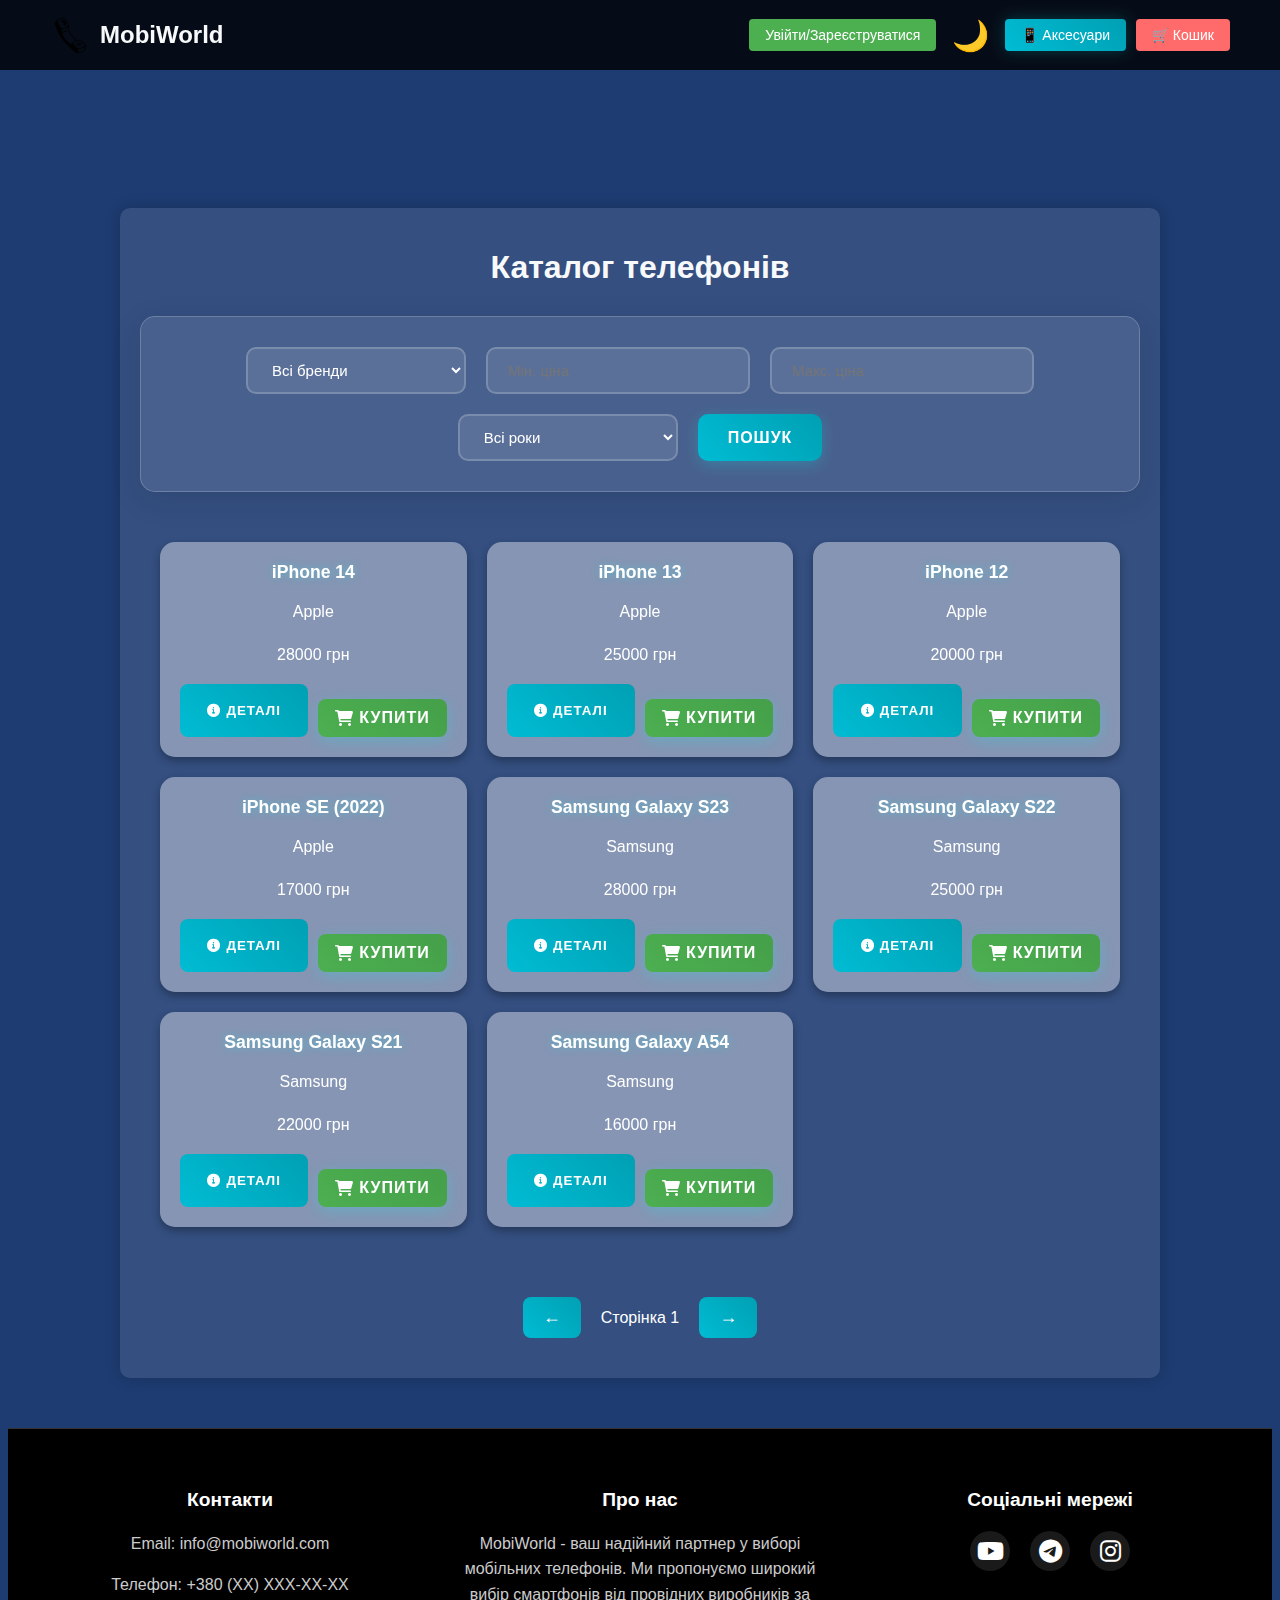
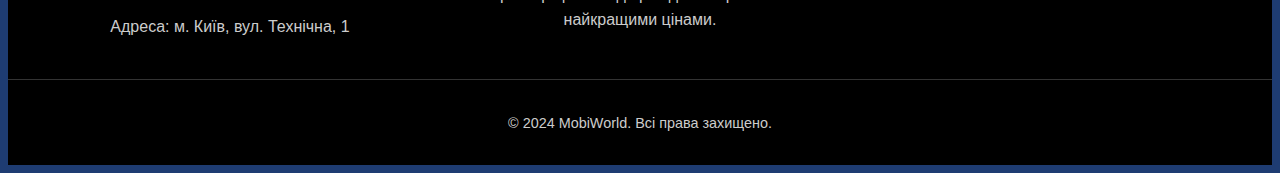
==== index.html @ 74860a51 "Початковий коміт: Базова структура проекту MobiWorld" ====
<!DOCTYPE html>
<html lang="uk">
<head>
    <meta charset="UTF-8">
    <meta name="viewport" content="width=device-width, initial-scale=1.0">
    <title>MobiWorld - Магазин мобільних телефонів</title>
    <link rel="stylesheet" href="styles.css">
    <link rel="stylesheet" href="auth.css">
    <link rel="stylesheet" href="https://cdnjs.cloudflare.com/ajax/libs/font-awesome/6.0.0/css/all.min.css">
</head>
<body>
    <header>
        <div class="logo">
            <a href="index.html">
                <img src="Mobi.png" alt="MobiWorld Logo">
                <span class="logo-text">MobiWorld</span>
            </a>
        </div>
        <div class="header-buttons">
            <button class="auth-button" onclick="showAuthModal()">Увійти/Зареєструватися</button>
            <button class="theme-toggle" onclick="toggleTheme()">🌙</button>
            <button class="accessories-button" onclick="window.location.href='accessories.html'">📱 Аксесуари</button>
            <button class="cart-button" onclick="window.location.href='cart.html'">🛒 Кошик</button>
        </div>
    </header>

    <main>
        <div class="container">
            <h1>Каталог телефонів</h1>
            <div class="filters">
                <select id="brand" onchange="filterPhones()">
                    <option value="all">Всі бренди</option>
                    <option value="Apple">Apple</option>
                    <option value="Samsung">Samsung</option>
                    <option value="Xiaomi">Xiaomi</option>
                    <option value="OnePlus">OnePlus</option>
                    <option value="Google">Google</option>
                    <option value="Motorola">Motorola</option>
                    <option value="Realme">Realme</option>
                    <option value="Oppo">Oppo</option>
                    <option value="Huawei">Huawei</option>
                    <option value="Asus">Asus</option>
                    <option value="Vivo">Vivo</option>
                    <option value="Sony">Sony</option>
                    <option value="LG">LG</option>
                    <option value="Nokia">Nokia</option>
                    <option value="Poco">Poco</option>
                    <option value="Infinix">Infinix</option>
                    <option value="Tecno">Tecno</option>
                    <option value="ZTE">ZTE</option>
                    <option value="Alcatel">Alcatel</option>
                </select>
                <input type="number" id="minPrice" placeholder="Мін. ціна" onchange="filterPhones()">
                <input type="number" id="maxPrice" placeholder="Макс. ціна" onchange="filterPhones()">
                <select id="year" onchange="filterPhones()">
                    <option value="">Всі роки</option>
                    <option value="2023">2023</option>
                    <option value="2022">2022</option>
                    <option value="2021">2021</option>
                    <option value="2020">2020</option>
                </select>
                <button class="search-button" onclick="filterPhones()">Пошук</button>
            </div>
            <div id="catalog" class="catalog">
                <!-- Тут будуть відображатися телефони -->
            </div>
            <div class="pagination">
                <button onclick="changePage(-1)">←</button>
                <span>Сторінка <span id="pageNumber">1</span></span>
                <button onclick="changePage(1)">→</button>
            </div>
        </div>
    </main>

    <footer class="footer">
        <div class="footer-content">
            <div class="footer-section">
                <h3>Контакти</h3>
                <p>Email: info@mobiworld.com</p>
                <p>Телефон: +380 (XX) XXX-XX-XX</p>
                <p>Адреса: м. Київ, вул. Технічна, 1</p>
            </div>
            <div class="footer-section">
                <h3>Про нас</h3>
                <p>MobiWorld - ваш надійний партнер у виборі мобільних телефонів. Ми пропонуємо широкий вибір смартфонів від провідних виробників за найкращими цінами.</p>
            </div>
            <div class="footer-section">
                <h3>Соціальні мережі</h3>
                <div class="social-links">
                    <a href="#" class="social-link"><i class="fab fa-youtube"></i></a>
                    <a href="#" class="social-link"><i class="fab fa-telegram"></i></a>
                    <a href="#" class="social-link"><i class="fab fa-instagram"></i></a>
                </div>
            </div>
        </div>
        <div class="footer-bottom">
            <p>&copy; 2024 MobiWorld. Всі права захищено.</p>
        </div>
    </footer>

    <!-- Модальне вікно -->
    <div id="phoneModal" class="modal">
        <div class="modal-content">
            <span class="close" onclick="closeModal()">&times;</span>
            <div class="modal-image">
                <img id="modalImage" src="" alt="Phone Image">
            </div>
            <div class="modal-info">
                <h2 id="modalTitle"></h2>
                <p><strong>Ціна:</strong> <span id="modalPrice"></span> грн</p>
                <p><strong>Рік випуску:</strong> <span id="modalYear"></span></p>
                <p><strong>Опис:</strong> <span id="modalDescription"></span></p>
                <button class="buy-button" onclick="addToCart(currentPhone)">Купити</button>
            </div>
        </div>
    </div>

    <!-- Модальне вікно для автентифікації -->
    <div id="authModal" class="modal">
        <div class="modal-content">
            <span class="close" onclick="closeAuthModal()">&times;</span>
            <div class="auth-tabs">
                <button class="auth-tab active" onclick="switchAuthTab('login')">Увійти</button>
                <button class="auth-tab" onclick="switchAuthTab('register')">Зареєструватися</button>
            </div>
            <div id="loginForm" class="auth-form">
                <input type="email" id="loginEmail" placeholder="Email">
                <input type="password" id="loginPassword" placeholder="Пароль">
                <button onclick="login()">Увійти</button>
            </div>
            <div id="registerForm" class="auth-form" style="display: none;">
                <input type="text" id="registerName" placeholder="Ім'я">
                <input type="email" id="registerEmail" placeholder="Email">
                <input type="password" id="registerPassword" placeholder="Пароль">
                <input type="password" id="confirmPassword" placeholder="Підтвердіть пароль">
                <button onclick="register()">Зареєструватися</button>
            </div>
        </div>
    </div>

    <script src="script.js"></script>
    <script src="auth.js"></script>
    <script src="cart.js"></script>
</body>
</html>
---- styles.css ----
/* styles.css */
/* Базові стилі */
body {
  font-family: 'Arial', sans-serif;
  background-color: #1e3c72;
  color: white;
  text-align: center;
  padding-top: 80px;
  transition: background-color 0.3s ease, color 0.3s ease;
}

header {
  position: fixed;
  top: 0;
  left: 0;
  right: 0;
  z-index: 1000;
  background-color: rgba(0, 0, 0, 0.8);
  padding: 15px 50px;
  display: flex;
  justify-content: space-between;
  align-items: center;
}

.logo {
  display: flex;
  align-items: center;
}

.logo-icon {
  width: 50px;
  height: 50px;
  margin-right: 15px;
}

.logo-text {
  font-size: 24px;
  font-weight: bold;
  color: #f8f9fa;
}

.dark-mode .logo-text {
  color: #00bcd4;
  text-shadow: 0 0 10px rgba(0, 255, 255, 0.3);
}

.logo a {
  text-decoration: none;
  display: flex;
  align-items: center;
  gap: 10px;
}

.logo img {
  height: 40px;
  width: auto;
}

.theme-toggle {
  background-color: transparent;
  color: white;
  border: none;
  font-size: 30px;
  cursor: pointer;
  transition: color 0.3s ease;
}

.theme-toggle:hover {
  color: #00ff00;
}

.container {
  max-width: 1000px;
  margin: 120px auto 20px;
  background: rgba(255, 255, 255, 0.1);
  padding: 20px;
  border-radius: 10px;
  box-shadow: 0 0 15px rgba(0, 0, 0, 0.2);
}

.container h1 {
  color: #f8f9fa;
  font-size: 2em;
  margin-bottom: 30px;
  text-align: center;
}

h2 {
  color: #f8f9fa;
}

/* Стилі для фільтрів */
.filters {
  display: flex;
  flex-wrap: wrap;
  justify-content: center;
  gap: 20px;
  padding: 30px;
  background: rgba(255, 255, 255, 0.1);
  border-radius: 15px;
  box-shadow: 0 8px 32px rgba(0, 0, 0, 0.1);
  backdrop-filter: blur(10px);
  border: 1px solid rgba(255, 255, 255, 0.2);
  margin-bottom: 30px;
}

.filters select, 
.filters input {
  padding: 12px 20px;
  width: 220px;
  border: 2px solid rgba(255, 255, 255, 0.2);
  border-radius: 10px;
  font-size: 15px;
  background-color: rgba(255, 255, 255, 0.1);
  color: white;
  transition: all 0.3s ease;
  cursor: pointer;
}

.filters select:hover,
.filters input:hover {
  border-color: rgba(255, 255, 255, 0.4);
  background-color: rgba(255, 255, 255, 0.15);
}

.filters select:focus,
.filters input:focus {
  outline: none;
  border-color: #00bcd4;
  box-shadow: 0 0 15px rgba(0, 255, 255, 0.2);
  background-color: rgba(255, 255, 255, 0.2);
}

.filters select option {
  background-color: #1e3c72;
  color: white;
  padding: 10px;
}

.search-button {
  padding: 12px 30px;
  border: none;
  background: linear-gradient(45deg, #00bcd4, #00a0b3);
  color: white;
  font-size: 16px;
  font-weight: 600;
  cursor: pointer;
  border-radius: 10px;
  transition: all 0.3s ease;
  text-transform: uppercase;
  letter-spacing: 1px;
  box-shadow: 0 4px 15px rgba(0, 255, 255, 0.2);
}

.search-button:hover {
  transform: translateY(-2px);
  box-shadow: 0 6px 20px rgba(0, 255, 255, 0.3);
  background: linear-gradient(45deg, #00a0b3, #00bcd4);
}

.search-button:active {
  transform: translateY(1px);
  box-shadow: 0 2px 10px rgba(0, 255, 255, 0.2);
}

/* Стилі для темної теми фільтрів */
.dark-mode .filters {
  background: rgba(0, 0, 0, 0.3);
  border: 1px solid rgba(0, 255, 255, 0.1);
  box-shadow: 0 8px 32px rgba(0, 255, 255, 0.1);
}

.dark-mode .filters select,
.dark-mode .filters input {
  background-color: rgba(0, 0, 0, 0.2);
  border-color: rgba(0, 255, 255, 0.2);
  color: #ffffff;
}

.dark-mode .filters select:hover,
.dark-mode .filters input:hover {
  border-color: rgba(0, 255, 255, 0.4);
  background-color: rgba(0, 0, 0, 0.3);
}

.dark-mode .filters select:focus,
.dark-mode .filters input:focus {
  border-color: #00bcd4;
  box-shadow: 0 0 20px rgba(0, 255, 255, 0.2);
  background-color: rgba(0, 0, 0, 0.4);
}

.dark-mode .filters select option {
  background-color: #000000;
  color: #ffffff;
}

.dark-mode .search-button {
  background: linear-gradient(45deg, #00bcd4, #00a0b3);
  box-shadow: 0 4px 15px rgba(0, 255, 255, 0.2);
}

.dark-mode .search-button:hover {
  box-shadow: 0 6px 20px rgba(0, 255, 255, 0.3);
  background: linear-gradient(45deg, #00a0b3, #00bcd4);
}

/* Адаптивність для фільтрів */
@media (max-width: 768px) {
  .filters {
    padding: 20px;
    gap: 15px;
  }

  .filters select,
  .filters input {
    width: 100%;
    max-width: 300px;
  }
}

.catalog {
  display: grid;
  grid-template-columns: repeat(auto-fill, minmax(250px, 1fr));
  gap: 20px;
  padding: 20px;
  margin-top: 30px;
}

.phone-card {
  background: rgba(255, 255, 255, 0.4);
  padding: 20px;
  border-radius: 15px;
  transition: 0.3s;
  cursor: pointer;
  box-shadow: 0 4px 8px rgba(0, 0, 0, 0.3);
  display: flex;
  flex-direction: column;
  gap: 15px;
  position: relative;
  overflow: hidden;
}

.phone-card img {
  width: 100%;
  height: auto;
  border-radius: 8px;
  margin-bottom: 10px;
  transition: transform 0.3s ease;
}

.phone-card h3 {
  margin: 0;
  font-size: 1.1em;
  color: #ffffff;
  text-shadow: 0 0 10px rgba(0, 255, 255, 0.3);
}

.phone-card p {
  margin: 5px 0;
  color: #ffffff;
}

.phone-card .card-buttons {
  display: flex;
  gap: 10px;
  margin-top: auto;
}

.phone-card .card-buttons button {
  flex: 1;
  padding: 10px;
  border: none;
  border-radius: 8px;
  cursor: pointer;
  font-weight: 600;
  transition: all 0.3s ease;
  text-transform: uppercase;
  letter-spacing: 1px;
  display: flex;
  align-items: center;
  justify-content: center;
  gap: 5px;
}

.phone-card .card-buttons .view-details {
  background: linear-gradient(45deg, #00bcd4, #00a0b3);
  color: white;
}

.phone-card .card-buttons .buy-button {
  background: linear-gradient(45deg, #4CAF50, #45a049);
  color: white;
}

.phone-card .card-buttons button:hover {
  transform: translateY(-2px);
  box-shadow: 0 6px 20px rgba(0, 255, 255, 0.2);
}

.phone-card .card-buttons .view-details:hover {
  background: linear-gradient(45deg, #00a0b3, #00bcd4);
}

.phone-card .card-buttons .buy-button:hover {
  background: linear-gradient(45deg, #45a049, #4CAF50);
  box-shadow: 0 6px 20px rgba(76, 175, 80, 0.3);
}

.dark-mode .phone-card {
  background: rgba(0, 0, 0, 0.3);
  border: 1px solid rgba(0, 255, 255, 0.1);
}

.dark-mode .phone-card:hover {
  border-color: rgba(0, 255, 255, 0.3);
  box-shadow: 0 8px 25px rgba(0, 255, 255, 0.2);
}

.dark-mode .phone-card .card-buttons .buy-button {
  background: linear-gradient(45deg, #4CAF50, #45a049);
}

.dark-mode .phone-card .card-buttons .buy-button:hover {
  background: linear-gradient(45deg, #45a049, #4CAF50);
  box-shadow: 0 6px 20px rgba(76, 175, 80, 0.3);
}

@media (max-width: 768px) {
  .phone-card .card-buttons {
    flex-direction: column;
  }
  
  .phone-card .card-buttons button {
    width: 100%;
    padding: 8px;
    font-size: 14px;
  }
}

.pagination {
  display: flex;
  justify-content: center;
  align-items: center;
  gap: 20px;
  margin-top: 30px;
  padding: 20px;
}

.pagination button {
  background: linear-gradient(45deg, #00bcd4, #00a0b3);
  color: white;
  border: none;
  padding: 10px 20px;
  border-radius: 8px;
  cursor: pointer;
  font-size: 18px;
  transition: all 0.3s ease;
}

.pagination button:hover {
  transform: translateY(-2px);
  box-shadow: 0 6px 20px rgba(0, 255, 255, 0.2);
  background: linear-gradient(45deg, #00a0b3, #00bcd4);
}

.pagination span {
  color: white;
  font-size: 16px;
}

/* Стилі для темної теми */
body.dark-mode {
  background-color: #000000;
  color: #e0e0e0;
}

header.dark-mode {
  background-color: #000000;
  box-shadow: 0 2px 10px rgba(0, 255, 255, 0.1);
}

.filters.dark-mode {
  background: #000000;
  box-shadow: 0 0 15px rgba(0, 255, 255, 0.2);
}

.search-button.dark-mode {
  background-color: #00bcd4;
  box-shadow: 0 0 10px rgba(0, 255, 255, 0.3);
}

.phone-card.dark-mode {
  background: #000000;
  color: #e0e0e0;
  box-shadow: 0 0 15px rgba(0, 255, 255, 0.1);
  border: 1px solid rgba(0, 255, 255, 0.1);
}

.phone-card.dark-mode:hover {
  box-shadow: 0 0 30px rgba(0, 255, 255, 0.3);
  border-color: rgba(0, 255, 255, 0.3);
}

.pagination button.dark-mode {
  background-color: #00bcd4;
  box-shadow: 0 0 10px rgba(0, 255, 255, 0.3);
}

/* Модальне вікно */
.modal {
  display: none;
  position: fixed;
  top: 0;
  left: 0;
  width: 100%;
  height: 100%;
  background-color: rgba(0, 0, 0, 0.85);
  align-items: center;
  justify-content: center;
  z-index: 1000;
  backdrop-filter: blur(8px);
}

.modal-content {
  background: linear-gradient(135deg, #1e3c72 0%, #2a5298 100%);
  padding: 30px;
  border-radius: 20px;
  width: 90%;
  max-width: 1000px;
  display: flex;
  gap: 40px;
  color: white;
  position: relative;
  box-shadow: 0 0 40px rgba(0, 255, 255, 0.2);
  border: 1px solid rgba(0, 255, 255, 0.1);
  animation: modalAppear 0.3s ease-out;
}

@keyframes modalAppear {
  from {
    opacity: 0;
    transform: translateY(-20px);
  }
  to {
    opacity: 1;
    transform: translateY(0);
  }
}

.modal-image {
  flex: 1;
  display: flex;
  align-items: center;
  justify-content: center;
  background: rgba(255, 255, 255, 0.1);
  border-radius: 15px;
  padding: 20px;
  box-shadow: 0 0 20px rgba(0, 255, 255, 0.1);
}

.modal-image img {
  max-width: 100%;
  height: auto;
  border-radius: 10px;
  transition: transform 0.3s ease;
}

.modal-image img:hover {
  transform: scale(1.05);
}

.modal-info {
  flex: 1;
  display: flex;
  flex-direction: column;
  gap: 20px;
}

.modal-info h2 {
  font-size: 2em;
  margin-bottom: 20px;
  color: #ffffff;
  text-shadow: 0 0 10px rgba(0, 255, 255, 0.3);
}

.modal-info p {
  font-size: 1.1em;
  line-height: 1.6;
  color: rgba(255, 255, 255, 0.9);
}

.modal-info strong {
  color: #00bcd4;
  font-weight: 600;
}

.modal .close {
  position: absolute;
  top: 20px;
  right: 20px;
  color: #ff4444;
  font-size: 30px;
  font-weight: bold;
  cursor: pointer;
  transition: all 0.3s ease;
  width: 40px;
  height: 40px;
  display: flex;
  align-items: center;
  justify-content: center;
  border-radius: 50%;
  background: rgba(255, 68, 68, 0.1);
}

.modal .close:hover {
  color: #ff0000;
  background: rgba(255, 68, 68, 0.2);
  transform: rotate(90deg);
}

.buy-button {
  margin-top: 20px;
  padding: 15px 30px;
  font-size: 1.2em;
  background: linear-gradient(45deg, #00bcd4, #00a0b3);
  color: white;
  border: none;
  border-radius: 10px;
  cursor: pointer;
  transition: all 0.3s ease;
  text-transform: uppercase;
  letter-spacing: 1px;
  font-weight: bold;
  box-shadow: 0 4px 15px rgba(0, 255, 255, 0.2);
}

.buy-button:hover {
  transform: translateY(-2px);
  box-shadow: 0 6px 20px rgba(0, 255, 255, 0.3);
  background: linear-gradient(45deg, #00a0b3, #00bcd4);
}

.buy-button:active {
  transform: translateY(1px);
  box-shadow: 0 2px 10px rgba(0, 255, 255, 0.2);
}

/* Темна тема для модального вікна */
.dark-mode .modal-content {
  background: linear-gradient(135deg, #000000 0%, #1a1a1a 100%);
  border: 1px solid rgba(0, 255, 255, 0.1);
  box-shadow: 0 0 40px rgba(0, 255, 255, 0.1);
}

.dark-mode .modal-image {
  background: rgba(0, 0, 0, 0.3);
  box-shadow: 0 0 20px rgba(0, 255, 255, 0.05);
}

.dark-mode .modal-info h2 {
  color: #ffffff;
  text-shadow: 0 0 10px rgba(0, 255, 255, 0.2);
}

.dark-mode .modal-info p {
  color: rgba(255, 255, 255, 0.8);
}

.dark-mode .modal-info strong {
  color: #00bcd4;
}

.dark-mode .buy-button {
  background: linear-gradient(45deg, #00bcd4, #00a0b3);
  box-shadow: 0 4px 15px rgba(0, 255, 255, 0.2);
}

.dark-mode .buy-button:hover {
  box-shadow: 0 6px 20px rgba(0, 255, 255, 0.3);
  background: linear-gradient(45deg, #00a0b3, #00bcd4);
}

/* Адаптивний дизайн для модального вікна */
@media (max-width: 768px) {
  .modal-content {
    flex-direction: column;
    padding: 20px;
    gap: 20px;
  }

  .modal-image {
    max-height: 300px;
    overflow: hidden;
  }

  .modal-info h2 {
    font-size: 1.5em;
  }

  .modal-info p {
    font-size: 1em;
  }
}

@media (max-width: 480px) {
  .modal-content {
    width: 95%;
    padding: 15px;
  }

  .modal-image {
    max-height: 250px;
  }

  .modal-info h2 {
    font-size: 1.3em;
  }
}

.header-buttons {
    display: flex;
    gap: 10px;
    align-items: center;
}

.auth-button {
    padding: 8px 16px;
    border: none;
    border-radius: 4px;
    background-color: #4CAF50;
    color: white;
    cursor: pointer;
    font-size: 14px;
    transition: background-color 0.3s;
}

.auth-button:hover {
    background-color: #45a049;
}

.auth-container {
    padding: 20px;
    width: 100%;
    max-width: 400px;
}

.auth-tabs {
    display: flex;
    margin-bottom: 20px;
    border-bottom: 2px solid #ddd;
}

.auth-tab {
    padding: 10px 20px;
    border: none;
    background: none;
    cursor: pointer;
    font-size: 16px;
    color: #666;
}

.auth-tab.active {
    color: #4CAF50;
    border-bottom: 2px solid #4CAF50;
    margin-bottom: -2px;
}

.auth-form {
    display: flex;
    flex-direction: column;
    gap: 15px;
}

.auth-form input {
    padding: 10px;
    border: 1px solid #ddd;
    border-radius: 4px;
    font-size: 14px;
}

.auth-form button {
    padding: 10px;
    background-color: #4CAF50;
    color: white;
    border: none;
    border-radius: 4px;
    cursor: pointer;
    font-size: 16px;
    transition: background-color 0.3s;
}

.auth-form button:hover {
    background-color: #45a049;
}

.dark-mode .auth-tab {
    color: #888;
}

.dark-mode .auth-tab.active {
    color: #00bcd4;
    border-bottom: 2px solid #00bcd4;
}

.dark-mode .auth-form input {
    background-color: #000000;
    color: #ffffff;
    border: 1px solid rgba(0, 255, 255, 0.2);
}

.dark-mode .auth-form input:focus {
    border-color: #00bcd4;
    box-shadow: 0 0 10px rgba(0, 255, 255, 0.2);
}

.dark-mode .auth-form button {
    background-color: #00bcd4;
    box-shadow: 0 0 10px rgba(0, 255, 255, 0.3);
}

.dark-mode .auth-form button:hover {
    background-color: #00a0b3;
    box-shadow: 0 0 15px rgba(0, 255, 255, 0.4);
}

.dark-mode .auth-button {
    background-color: #00bcd4;
    box-shadow: 0 0 10px rgba(0, 255, 255, 0.3);
}

.dark-mode .auth-button:hover {
    background-color: #00a0b3;
    box-shadow: 0 0 15px rgba(0, 255, 255, 0.4);
}

.cart-button {
    padding: 8px 16px;
    border: none;
    border-radius: 4px;
    background-color: #ff6b6b;
    color: white;
    cursor: pointer;
    font-size: 14px;
    transition: all 0.3s ease;
}

.cart-button:hover {
    background-color: #ff5252;
    transform: scale(1.05);
}

.cart-items {
    display: flex;
    flex-direction: column;
    gap: 20px;
    margin: 20px 0;
}

.cart-item {
    display: flex;
    justify-content: space-between;
    align-items: center;
    padding: 20px;
    background: rgba(255, 255, 255, 0.1);
    border-radius: 10px;
    box-shadow: 0 4px 8px rgba(0, 0, 0, 0.2);
}

.cart-item-info {
    flex: 1;
}

.cart-item-title {
    font-size: 18px;
    font-weight: bold;
    margin-bottom: 5px;
}

.cart-item-price {
    color: #00ff00;
    font-size: 16px;
}

.cart-item-actions {
    display: flex;
    gap: 10px;
    align-items: center;
}

.remove-from-cart {
    background-color: #ff4444;
    color: white;
    border: none;
    padding: 8px 16px;
    border-radius: 4px;
    cursor: pointer;
    transition: all 0.3s ease;
}

.remove-from-cart:hover {
    background-color: #cc0000;
}

.cart-summary {
    margin-top: 30px;
    padding: 20px;
    background: rgba(255, 255, 255, 0.1);
    border-radius: 10px;
    text-align: right;
}

.checkout-button {
    background-color: #00ff00;
    color: #000;
    padding: 12px 24px;
    border: none;
    border-radius: 5px;
    font-size: 16px;
    font-weight: bold;
    cursor: pointer;
    transition: all 0.3s ease;
    margin-top: 15px;
}

.checkout-button:hover {
    background-color: #00cc00;
    transform: scale(1.05);
    box-shadow: 0 0 15px rgba(0, 255, 0, 0.5);
}

.dark-mode .cart-item {
    background: #000000;
    border: 1px solid rgba(0, 255, 255, 0.1);
    box-shadow: 0 0 15px rgba(0, 255, 255, 0.1);
}

.dark-mode .cart-summary {
    background: #000000;
    border: 1px solid rgba(0, 255, 255, 0.1);
    box-shadow: 0 0 15px rgba(0, 255, 255, 0.1);
}

.dark-mode .checkout-button {
    background-color: #00bcd4;
    color: #000000;
    box-shadow: 0 0 10px rgba(0, 255, 255, 0.3);
}

.dark-mode .checkout-button:hover {
    background-color: #00a0b3;
    box-shadow: 0 0 15px rgba(0, 255, 255, 0.4);
}

.buy-button {
    background-color: #4CAF50;
    color: white;
    border: none;
    padding: 10px 20px;
    border-radius: 5px;
    cursor: pointer;
    font-size: 16px;
    margin-top: 15px;
    transition: background-color 0.3s;
}

.buy-button:hover {
    background-color: #45a049;
}

.dark-mode .buy-button {
    background-color: #00bcd4;
    box-shadow: 0 0 10px rgba(0, 255, 255, 0.3);
}

.dark-mode .buy-button:hover {
    background-color: #00a0b3;
    box-shadow: 0 0 15px rgba(0, 255, 255, 0.4);
}

/* Стилі для футера */
.footer {
    background-color: #000000;
    padding: 40px 0 20px;
    margin-top: 50px;
    border-top: 1px solid #333;
}

.footer-content {
    max-width: 1200px;
    margin: 0 auto;
    display: grid;
    grid-template-columns: repeat(3, 1fr);
    gap: 30px;
    padding: 0 20px;
}

.footer-section h3 {
    color: #ffffff;
    margin-bottom: 20px;
    font-size: 1.2em;
}

.footer-section p {
    color: #cccccc;
    line-height: 1.6;
    margin-bottom: 10px;
}

.social-links {
    display: flex;
    gap: 20px;
    justify-content: center;
}

.social-link {
    color: #ffffff;
    text-decoration: none;
    font-size: 24px;
    transition: all 0.3s ease;
    width: 40px;
    height: 40px;
    display: flex;
    align-items: center;
    justify-content: center;
    border-radius: 50%;
    background-color: rgba(255, 255, 255, 0.1);
}

.social-link:hover {
    transform: translateY(-3px);
    background-color: rgba(255, 255, 255, 0.2);
}

.social-link i.fa-youtube:hover {
    color: #ff0000;
}

.social-link i.fa-telegram:hover {
    color: #0088cc;
}

.social-link i.fa-instagram:hover {
    color: #e4405f;
}

.footer-bottom {
    text-align: center;
    margin-top: 30px;
    padding-top: 20px;
    border-top: 1px solid #333;
}

.footer-bottom p {
    color: #cccccc;
    font-size: 0.9em;
}

/* Адаптивний дизайн для футера */
@media (max-width: 768px) {
    .footer-content {
        grid-template-columns: 1fr;
        text-align: center;
    }

    .social-links {
        justify-content: center;
    }
}

.dark-mode .container h1 {
    color: #ffffff;
}

.accessories-button {
    padding: 8px 16px;
    border: none;
    border-radius: 4px;
    background: linear-gradient(45deg, #00bcd4, #00a0b3);
    color: white;
    cursor: pointer;
    font-size: 14px;
    transition: all 0.3s ease;
    box-shadow: 0 0 15px rgba(0, 255, 255, 0.2);
}

.accessories-button:hover {
    transform: translateY(-2px);
    background: linear-gradient(45deg, #00a0b3, #00bcd4);
    box-shadow: 0 0 20px rgba(0, 255, 255, 0.4);
}

.accessories-button.active {
    background: linear-gradient(45deg, #008ba1, #006d7f);
    box-shadow: 0 0 25px rgba(0, 255, 255, 0.5);
}

.dark-mode .accessories-button {
    background: linear-gradient(45deg, #00bcd4, #00a0b3);
    box-shadow: 0 0 15px rgba(0, 255, 255, 0.3);
}

.dark-mode .accessories-button:hover {
    box-shadow: 0 0 20px rgba(0, 255, 255, 0.5);
    background: linear-gradient(45deg, #00a0b3, #00bcd4);
}

.dark-mode .accessories-button.active {
    background: linear-gradient(45deg, #008ba1, #006d7f);
    box-shadow: 0 0 25px rgba(0, 255, 255, 0.6);
}

/* Стилі для карток аксесуарів */
.accessory-card {
    background: rgba(255, 255, 255, 0.1);
    padding: 20px;
    border-radius: 15px;
    transition: all 0.3s ease;
    cursor: pointer;
    box-shadow: 0 4px 15px rgba(0, 0, 0, 0.2);
    display: flex;
    flex-direction: column;
    gap: 15px;
    backdrop-filter: blur(10px);
    border: 1px solid rgba(255, 255, 255, 0.1);
}

.accessory-card:hover {
    transform: translateY(-5px);
    box-shadow: 0 8px 25px rgba(0, 255, 255, 0.2);
}

.accessory-card h3 {
    color: #ffffff;
    font-size: 18px;
    margin: 0;
    line-height: 1.4;
}

.accessory-card .brand {
    color: rgba(255, 255, 255, 0.8);
    font-size: 16px;
    margin: 5px 0;
}

.accessory-card .price {
    color: #00bcd4;
    font-size: 20px;
    font-weight: bold;
    margin: 5px 0;
}

.accessory-card .view-details {
    background: linear-gradient(45deg, #00bcd4, #00a0b3);
    color: white;
    border: none;
    padding: 12px 20px;
    border-radius: 8px;
    cursor: pointer;
    font-weight: 600;
    transition: all 0.3s ease;
    text-transform: uppercase;
    letter-spacing: 1px;
    margin-top: auto;
}

.accessory-card .view-details:hover {
    transform: translateY(-2px);
    box-shadow: 0 6px 20px rgba(0, 255, 255, 0.2);
    background: linear-gradient(45deg, #00a0b3, #00bcd4);
}

.dark-mode .accessory-card {
    background: rgba(0, 0, 0, 0.3);
    border: 1px solid rgba(0, 255, 255, 0.1);
}

.dark-mode .accessory-card:hover {
    border-color: rgba(0, 255, 255, 0.3);
    box-shadow: 0 8px 25px rgba(0, 255, 255, 0.2);
}

.dark-mode .accessory-card h3 {
    color: #ffffff;
}

.dark-mode .accessory-card .brand {
    color: rgba(255, 255, 255, 0.7);
}

.dark-mode .accessory-card .price {
    color: #00bcd4;
}

#accessories-catalog {
    display: grid;
    grid-template-columns: repeat(auto-fill, minmax(250px, 1fr));
    gap: 20px;
    padding: 20px;
}

@media (max-width: 768px) {
    .catalog {
        grid-template-columns: repeat(auto-fill, minmax(200px, 1fr));
        padding: 10px;
        gap: 15px;
    }
    
    .accessory-card {
        padding: 15px;
    }
    
    .accessory-card h3 {
        font-size: 16px;
    }
    
    .accessory-card .price {
        font-size: 18px;
    }
    
    .accessory-card .view-details {
        padding: 10px 15px;
        font-size: 14px;
    }
}

.card-buttons {
    display: flex;
    gap: 10px;
    margin-top: auto;
}

.card-buttons button {
    flex: 1;
    padding: 10px;
    border: none;
    border-radius: 8px;
    cursor: pointer;
    font-weight: 600;
    transition: all 0.3s ease;
    text-transform: uppercase;
    letter-spacing: 1px;
    display: flex;
    align-items: center;
    justify-content: center;
    gap: 5px;
}

.card-buttons .view-details {
    background: linear-gradient(45deg, #00bcd4, #00a0b3);
    color: white;
}

.card-buttons .buy-button {
    background: linear-gradient(45deg, #4CAF50, #45a049);
    color: white;
}

.card-buttons button:hover {
    transform: translateY(-2px);
    box-shadow: 0 6px 20px rgba(0, 255, 255, 0.2);
}

.card-buttons .view-details:hover {
    background: linear-gradient(45deg, #00a0b3, #00bcd4);
}

.card-buttons .buy-button:hover {
    background: linear-gradient(45deg, #45a049, #4CAF50);
    box-shadow: 0 6px 20px rgba(76, 175, 80, 0.3);
}

.dark-mode .card-buttons .buy-button {
    background: linear-gradient(45deg, #4CAF50, #45a049);
}

.dark-mode .card-buttons .buy-button:hover {
    background: linear-gradient(45deg, #45a049, #4CAF50);
    box-shadow: 0 6px 20px rgba(76, 175, 80, 0.3);
}

@media (max-width: 768px) {
    .card-buttons {
        flex-direction: column;
    }
    
    .card-buttons button {
        width: 100%;
        padding: 8px;
        font-size: 14px;
    }
}
---- auth.css ----
/* Стилі для модального вікна автентифікації */
#authModal .modal-content {
    background-color: #1e3c72;
    padding: 30px;
    border-radius: 10px;
    width: 400px;
    display: flex;
    flex-direction: column;
    color: white;
    position: relative;
    box-shadow: 0 0 20px rgba(0, 255, 0, 0.3);
}

#authModal .auth-container {
    padding: 20px;
    width: 100%;
}

#authModal .auth-tabs {
    display: flex;
    margin-bottom: 20px;
    border-bottom: 2px solid rgba(255, 255, 255, 0.2);
}

#authModal .auth-tab {
    padding: 10px 20px;
    border: none;
    background: none;
    cursor: pointer;
    font-size: 16px;
    color: rgba(255, 255, 255, 0.7);
    transition: all 0.3s ease;
}

#authModal .auth-tab.active {
    color: #00ff00;
    border-bottom: 2px solid #00ff00;
    margin-bottom: -2px;
}

#authModal .auth-form {
    display: flex;
    flex-direction: column;
    gap: 15px;
}

#authModal .auth-form input {
    padding: 12px;
    border: 1px solid rgba(255, 255, 255, 0.2);
    border-radius: 5px;
    font-size: 14px;
    background-color: rgba(0, 0, 0, 0.3);
    color: white;
    transition: all 0.3s ease;
}

#authModal .auth-form input:focus {
    outline: none;
    border-color: #00ff00;
    box-shadow: 0 0 10px rgba(0, 255, 0, 0.3);
}

#authModal .auth-form input::placeholder {
    color: rgba(255, 255, 255, 0.5);
}

#authModal .auth-form button {
    padding: 12px;
    background-color: #00ff00;
    color: #000;
    border: none;
    border-radius: 5px;
    cursor: pointer;
    font-size: 16px;
    font-weight: bold;
    transition: all 0.3s ease;
}

#authModal .auth-form button:hover {
    background-color: #00cc00;
    transform: scale(1.05);
    box-shadow: 0 0 15px rgba(0, 255, 0, 0.5);
}

#authModal .close {
    color: #ff3333;
    font-size: 25px;
    font-weight: bold;
    position: absolute;
    top: 10px;
    right: 10px;
    transition: color 0.3s ease;
}

#authModal .close:hover {
    color: #ff0000;
    cursor: pointer;
}

/* Темна тема для модального вікна автентифікації */
.dark-mode #authModal .modal-content {
    background-color: #121212;
}

.dark-mode #authModal .auth-form input {
    background-color: rgba(0, 0, 0, 0.5);
}

.dark-mode #authModal .auth-form button {
    background-color: #4caf50;
    color: white;
}

.dark-mode #authModal .auth-form button:hover {
    background-color: #45a049;
}
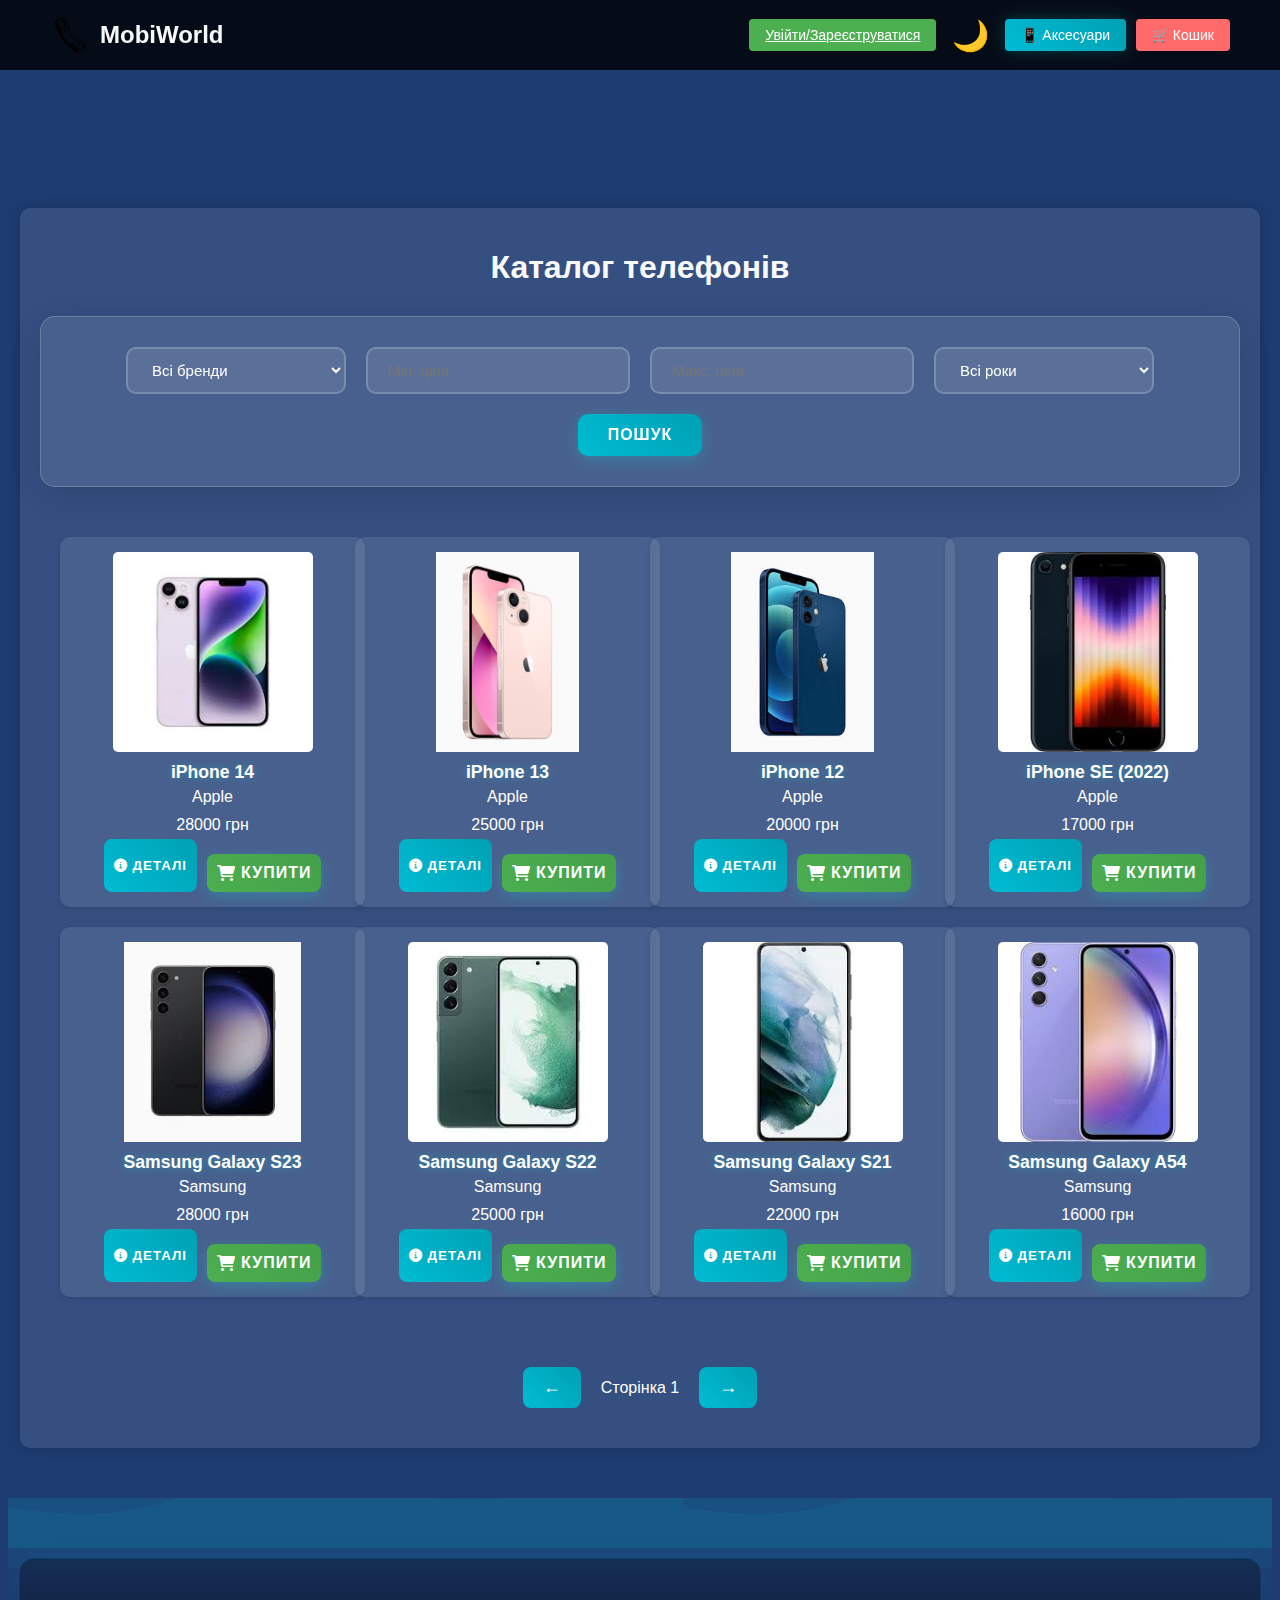
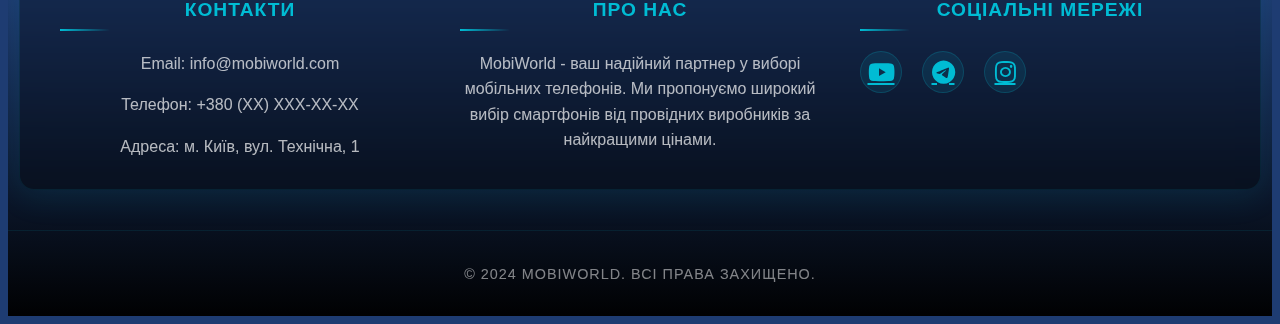
==== commit 1c24a5c1: "Оновлений проект з Telegram ботом та каталогом товарів" ====
--- a/index.html
+++ b/index.html
@@ -17,7 +17,7 @@
             </a>
         </div>
         <div class="header-buttons">
-            <button class="auth-button" onclick="showAuthModal()">Увійти/Зареєструватися</button>
+            <a href="login.html" class="auth-button">Увійти</a>
             <button class="theme-toggle" onclick="toggleTheme()">🌙</button>
             <button class="accessories-button" onclick="window.location.href='accessories.html'">📱 Аксесуари</button>
             <button class="cart-button" onclick="window.location.href='cart.html'">🛒 Кошик</button>
@@ -88,7 +88,7 @@
                 <h3>Соціальні мережі</h3>
                 <div class="social-links">
                     <a href="#" class="social-link"><i class="fab fa-youtube"></i></a>
-                    <a href="#" class="social-link"><i class="fab fa-telegram"></i></a>
+                    <a href="https://t.me/MobiWorldBest_bot" class="social-link"><i class="fab fa-telegram"></i></a>
                     <a href="#" class="social-link"><i class="fab fa-instagram"></i></a>
                 </div>
             </div>
--- a/styles.css
+++ b/styles.css
@@ -39,11 +39,6 @@
   color: #f8f9fa;
 }
 
-.dark-mode .logo-text {
-  color: #00bcd4;
-  text-shadow: 0 0 10px rgba(0, 255, 255, 0.3);
-}
-
 .logo a {
   text-decoration: none;
   display: flex;
@@ -70,7 +65,7 @@
 }
 
 .container {
-  max-width: 1000px;
+  max-width: 1200px;
   margin: 120px auto 20px;
   background: rgba(255, 255, 255, 0.1);
   padding: 20px;
@@ -219,34 +214,35 @@
   }
 }
 
-.catalog {
+#catalog {
   display: grid;
-  grid-template-columns: repeat(auto-fill, minmax(250px, 1fr));
+  grid-template-columns: repeat(4, 1fr);
   gap: 20px;
   padding: 20px;
-  margin-top: 30px;
+  max-width: 1160px;
+  margin: 0 auto;
 }
 
 .phone-card {
-  background: rgba(255, 255, 255, 0.4);
-  padding: 20px;
-  border-radius: 15px;
-  transition: 0.3s;
-  cursor: pointer;
-  box-shadow: 0 4px 8px rgba(0, 0, 0, 0.3);
+  background-color: rgba(255, 255, 255, 0.1);
+  border-radius: 10px;
+  padding: 15px;
+  box-shadow: 0 2px 5px rgba(0,0,0,0.1);
+  transition: transform 0.3s ease;
   display: flex;
   flex-direction: column;
-  gap: 15px;
-  position: relative;
-  overflow: hidden;
-}
-
-.phone-card img {
+  align-items: center;
+  text-align: center;
+  margin: 0;
   width: 100%;
-  height: auto;
-  border-radius: 8px;
+}
+
+.phone-image {
+  width: 200px;
+  height: 200px;
+  object-fit: contain;
   margin-bottom: 10px;
-  transition: transform 0.3s ease;
+  border-radius: 5px;
 }
 
 .phone-card h3 {
@@ -460,8 +456,10 @@
 }
 
 .modal-image img {
-  max-width: 100%;
-  height: auto;
+  width: 300px;
+  height: 300px;
+  object-fit: contain;
+  margin-bottom: 20px;
   border-radius: 10px;
   transition: transform 0.3s ease;
 }
@@ -880,42 +878,125 @@
 
 /* Стилі для футера */
 .footer {
-    background-color: #000000;
-    padding: 40px 0 20px;
+    position: relative;
+    background: linear-gradient(180deg, transparent 0%, rgba(30, 60, 114, 0.95) 20%, rgba(0, 0, 0, 0.98) 100%);
+    padding: 60px 0 20px;
     margin-top: 50px;
-    border-top: 1px solid #333;
+    overflow: hidden;
+}
+
+.footer::before {
+    content: '';
+    position: absolute;
+    top: -100px;
+    left: 0;
+    width: 100%;
+    height: 150px;
+    background: url("data:image/svg+xml,%3Csvg xmlns='http://www.w3.org/2000/svg' viewBox='0 0 1440 320'%3E%3Cpath fill='%2300bcd4' fill-opacity='0.15' d='M0,160L48,144C96,128,192,96,288,106.7C384,117,480,171,576,181.3C672,192,768,160,864,154.7C960,149,1056,171,1152,165.3C1248,160,1344,128,1392,112L1440,96L1440,320L1392,320C1344,320,1248,320,1152,320C1056,320,960,320,864,320C768,320,672,320,576,320C480,320,384,320,288,320C192,320,96,320,48,320L0,320Z'%3E%3C/path%3E%3C/svg%3E") repeat-x;
+    animation: wave 15s linear infinite;
+    transform: translateY(0);
+    transition: transform 0.3s ease;
+}
+
+.footer::after {
+    content: '';
+    position: absolute;
+    top: -80px;
+    left: 0;
+    width: 100%;
+    height: 150px;
+    background: url("data:image/svg+xml,%3Csvg xmlns='http://www.w3.org/2000/svg' viewBox='0 0 1440 320'%3E%3Cpath fill='%2300bcd4' fill-opacity='0.1' d='M0,192L48,197.3C96,203,192,213,288,192C384,171,480,117,576,112C672,107,768,149,864,165.3C960,181,1056,171,1152,165.3C1248,160,1344,160,1392,160L1440,160L1440,320L1392,320C1344,320,1248,320,1152,320C1056,320,960,320,864,320C768,320,672,320,576,320C480,320,384,320,288,320C192,320,96,320,48,320L0,320Z'%3E%3C/path%3E%3C/svg%3E") repeat-x;
+    animation: wave 20s linear infinite;
+    opacity: 0.8;
+    transform: translateY(0);
+    transition: transform 0.3s ease;
+}
+
+.footer:hover::before {
+    transform: translateY(-5px);
+}
+
+.footer:hover::after {
+    transform: translateY(5px);
+}
+
+@keyframes wave {
+    0% {
+        background-position-x: 0;
+    }
+    100% {
+        background-position-x: 1440px;
+    }
 }
 
 .footer-content {
+    position: relative;
+    z-index: 1;
+    display: flex;
+    justify-content: space-around;
+    flex-wrap: wrap;
     max-width: 1200px;
     margin: 0 auto;
-    display: grid;
-    grid-template-columns: repeat(3, 1fr);
-    gap: 30px;
     padding: 0 20px;
+    background: rgba(0, 0, 0, 0.3);
+    border-radius: 15px;
+    backdrop-filter: blur(10px);
+    border: 1px solid rgba(0, 188, 212, 0.1);
+    box-shadow: 0 8px 32px rgba(0, 188, 212, 0.1);
+}
+
+.footer-section {
+    flex: 1;
+    min-width: 250px;
+    margin: 20px;
+    color: rgba(255, 255, 255, 0.8);
 }
 
 .footer-section h3 {
-    color: #ffffff;
+    color: #00bcd4;
     margin-bottom: 20px;
     font-size: 1.2em;
+    position: relative;
+    padding-bottom: 10px;
+    text-transform: uppercase;
+    letter-spacing: 1px;
+}
+
+.footer-section h3::after {
+    content: '';
+    position: absolute;
+    bottom: 0;
+    left: 0;
+    width: 50px;
+    height: 2px;
+    background: linear-gradient(90deg, #00bcd4, transparent);
+    transition: width 0.3s ease;
+}
+
+.footer-section:hover h3::after {
+    width: 100px;
 }
 
 .footer-section p {
-    color: #cccccc;
     line-height: 1.6;
     margin-bottom: 10px;
+    transition: all 0.3s ease;
+    color: rgba(255, 255, 255, 0.7);
+}
+
+.footer-section p:hover {
+    transform: translateX(5px);
+    color: rgba(255, 255, 255, 0.9);
 }
 
 .social-links {
     display: flex;
     gap: 20px;
-    justify-content: center;
+    margin-top: 20px;
 }
 
 .social-link {
-    color: #ffffff;
-    text-decoration: none;
+    color: #00bcd4;
     font-size: 24px;
     transition: all 0.3s ease;
     width: 40px;
@@ -924,43 +1005,48 @@
     align-items: center;
     justify-content: center;
     border-radius: 50%;
-    background-color: rgba(255, 255, 255, 0.1);
+    background: rgba(0, 188, 212, 0.1);
+    border: 1px solid rgba(0, 188, 212, 0.2);
 }
 
 .social-link:hover {
+    color: #ffffff;
     transform: translateY(-3px);
-    background-color: rgba(255, 255, 255, 0.2);
-}
-
-.social-link i.fa-youtube:hover {
-    color: #ff0000;
-}
-
-.social-link i.fa-telegram:hover {
-    color: #0088cc;
-}
-
-.social-link i.fa-instagram:hover {
-    color: #e4405f;
+    background: #00bcd4;
+    box-shadow: 0 5px 15px rgba(0, 188, 212, 0.3);
 }
 
 .footer-bottom {
+    position: relative;
+    z-index: 1;
     text-align: center;
-    margin-top: 30px;
     padding-top: 20px;
-    border-top: 1px solid #333;
+    margin-top: 40px;
+    border-top: 1px solid rgba(0, 188, 212, 0.1);
 }
 
 .footer-bottom p {
-    color: #cccccc;
+    color: rgba(255, 255, 255, 0.5);
     font-size: 0.9em;
-}
-
-/* Адаптивний дизайн для футера */
+    text-transform: uppercase;
+    letter-spacing: 1px;
+}
+
 @media (max-width: 768px) {
     .footer-content {
-        grid-template-columns: 1fr;
+        flex-direction: column;
+        align-items: center;
+        padding: 20px;
+    }
+
+    .footer-section {
         text-align: center;
+        margin: 10px 0;
+    }
+
+    .footer-section h3::after {
+        left: 50%;
+        transform: translateX(-50%);
     }
 
     .social-links {
@@ -1012,122 +1098,92 @@
 
 /* Стилі для карток аксесуарів */
 .accessory-card {
-    background: rgba(255, 255, 255, 0.1);
-    padding: 20px;
-    border-radius: 15px;
-    transition: all 0.3s ease;
-    cursor: pointer;
-    box-shadow: 0 4px 15px rgba(0, 0, 0, 0.2);
+    background-color: var(--card-bg);
+    border-radius: 10px;
+    padding: 15px;
+    text-align: center;
+    transition: transform 0.3s ease;
+    box-shadow: 0 2px 5px rgba(0,0,0,0.1);
     display: flex;
     flex-direction: column;
-    gap: 15px;
-    backdrop-filter: blur(10px);
-    border: 1px solid rgba(255, 255, 255, 0.1);
+    height: 100%;
 }
 
 .accessory-card:hover {
     transform: translateY(-5px);
-    box-shadow: 0 8px 25px rgba(0, 255, 255, 0.2);
-}
-
-.accessory-card h3 {
-    color: #ffffff;
-    font-size: 18px;
-    margin: 0;
-    line-height: 1.4;
-}
-
-.accessory-card .brand {
-    color: rgba(255, 255, 255, 0.8);
-    font-size: 16px;
+}
+
+.accessory-image {
+    width: 100%;
+    height: 180px;
+    object-fit: contain;
+    margin-bottom: 10px;
+    border-radius: 8px;
+}
+
+.accessory-name {
+    font-size: 1.1em;
+    margin: 10px 0;
+    color: var(--text-color);
+    height: 40px;
+    overflow: hidden;
+    display: -webkit-box;
+    -webkit-line-clamp: 2;
+    -webkit-box-orient: vertical;
+}
+
+.accessory-brand {
+    color: #666;
     margin: 5px 0;
-}
-
-.accessory-card .price {
-    color: #00bcd4;
-    font-size: 20px;
+    font-size: 0.9em;
+}
+
+.accessory-price {
+    font-size: 1.2em;
+    color: var(--accent-color);
     font-weight: bold;
-    margin: 5px 0;
-}
-
-.accessory-card .view-details {
-    background: linear-gradient(45deg, #00bcd4, #00a0b3);
-    color: white;
-    border: none;
-    padding: 12px 20px;
-    border-radius: 8px;
-    cursor: pointer;
-    font-weight: 600;
-    transition: all 0.3s ease;
-    text-transform: uppercase;
-    letter-spacing: 1px;
-    margin-top: auto;
-}
-
-.accessory-card .view-details:hover {
-    transform: translateY(-2px);
-    box-shadow: 0 6px 20px rgba(0, 255, 255, 0.2);
-    background: linear-gradient(45deg, #00a0b3, #00bcd4);
-}
-
-.dark-mode .accessory-card {
-    background: rgba(0, 0, 0, 0.3);
-    border: 1px solid rgba(0, 255, 255, 0.1);
-}
-
-.dark-mode .accessory-card:hover {
-    border-color: rgba(0, 255, 255, 0.3);
-    box-shadow: 0 8px 25px rgba(0, 255, 255, 0.2);
-}
-
-.dark-mode .accessory-card h3 {
-    color: #ffffff;
-}
-
-.dark-mode .accessory-card .brand {
-    color: rgba(255, 255, 255, 0.7);
-}
-
-.dark-mode .accessory-card .price {
-    color: #00bcd4;
-}
-
-#accessories-catalog {
+    margin: 10px 0;
+}
+
+.accessory-description {
+    font-size: 0.9em;
+    color: var(--text-color);
+    margin: 10px 0;
+    opacity: 0.8;
+}
+
+.accessories-grid {
     display: grid;
-    grid-template-columns: repeat(auto-fill, minmax(250px, 1fr));
+    grid-template-columns: repeat(4, 1fr);
     gap: 20px;
     padding: 20px;
-}
-
-@media (max-width: 768px) {
-    .catalog {
-        grid-template-columns: repeat(auto-fill, minmax(200px, 1fr));
-        padding: 10px;
-        gap: 15px;
+    max-width: 1200px;
+    margin: 0 auto;
+}
+
+/* Адаптивний дизайн для мобільних пристроїв */
+@media (max-width: 1200px) {
+    .accessories-grid {
+        grid-template-columns: repeat(3, 1fr);
     }
-    
-    .accessory-card {
-        padding: 15px;
+}
+
+@media (max-width: 900px) {
+    .accessories-grid {
+        grid-template-columns: repeat(2, 1fr);
     }
-    
-    .accessory-card h3 {
-        font-size: 16px;
+}
+
+@media (max-width: 600px) {
+    .accessories-grid {
+        grid-template-columns: 1fr;
     }
-    
-    .accessory-card .price {
-        font-size: 18px;
-    }
-    
-    .accessory-card .view-details {
-        padding: 10px 15px;
-        font-size: 14px;
-    }
 }
 
 .card-buttons {
+    margin-top: auto;
     display: flex;
     gap: 10px;
-    margin-top: auto;
 }
 
 .card-buttons button {
@@ -1169,24 +1225,3 @@
     background: linear-gradient(45deg, #45a049, #4CAF50);
     box-shadow: 0 6px 20px rgba(76, 175, 80, 0.3);
 }
-
-.dark-mode .card-buttons .buy-button {
-    background: linear-gradient(45deg, #4CAF50, #45a049);
-}
-
-.dark-mode .card-buttons .buy-button:hover {
-    background: linear-gradient(45deg, #45a049, #4CAF50);
-    box-shadow: 0 6px 20px rgba(76, 175, 80, 0.3);
-}
-
-@media (max-width: 768px) {
-    .card-buttons {
-        flex-direction: column;
-    }
-    
-    .card-buttons button {
-        width: 100%;
-        padding: 8px;
-        font-size: 14px;
-    }
-}
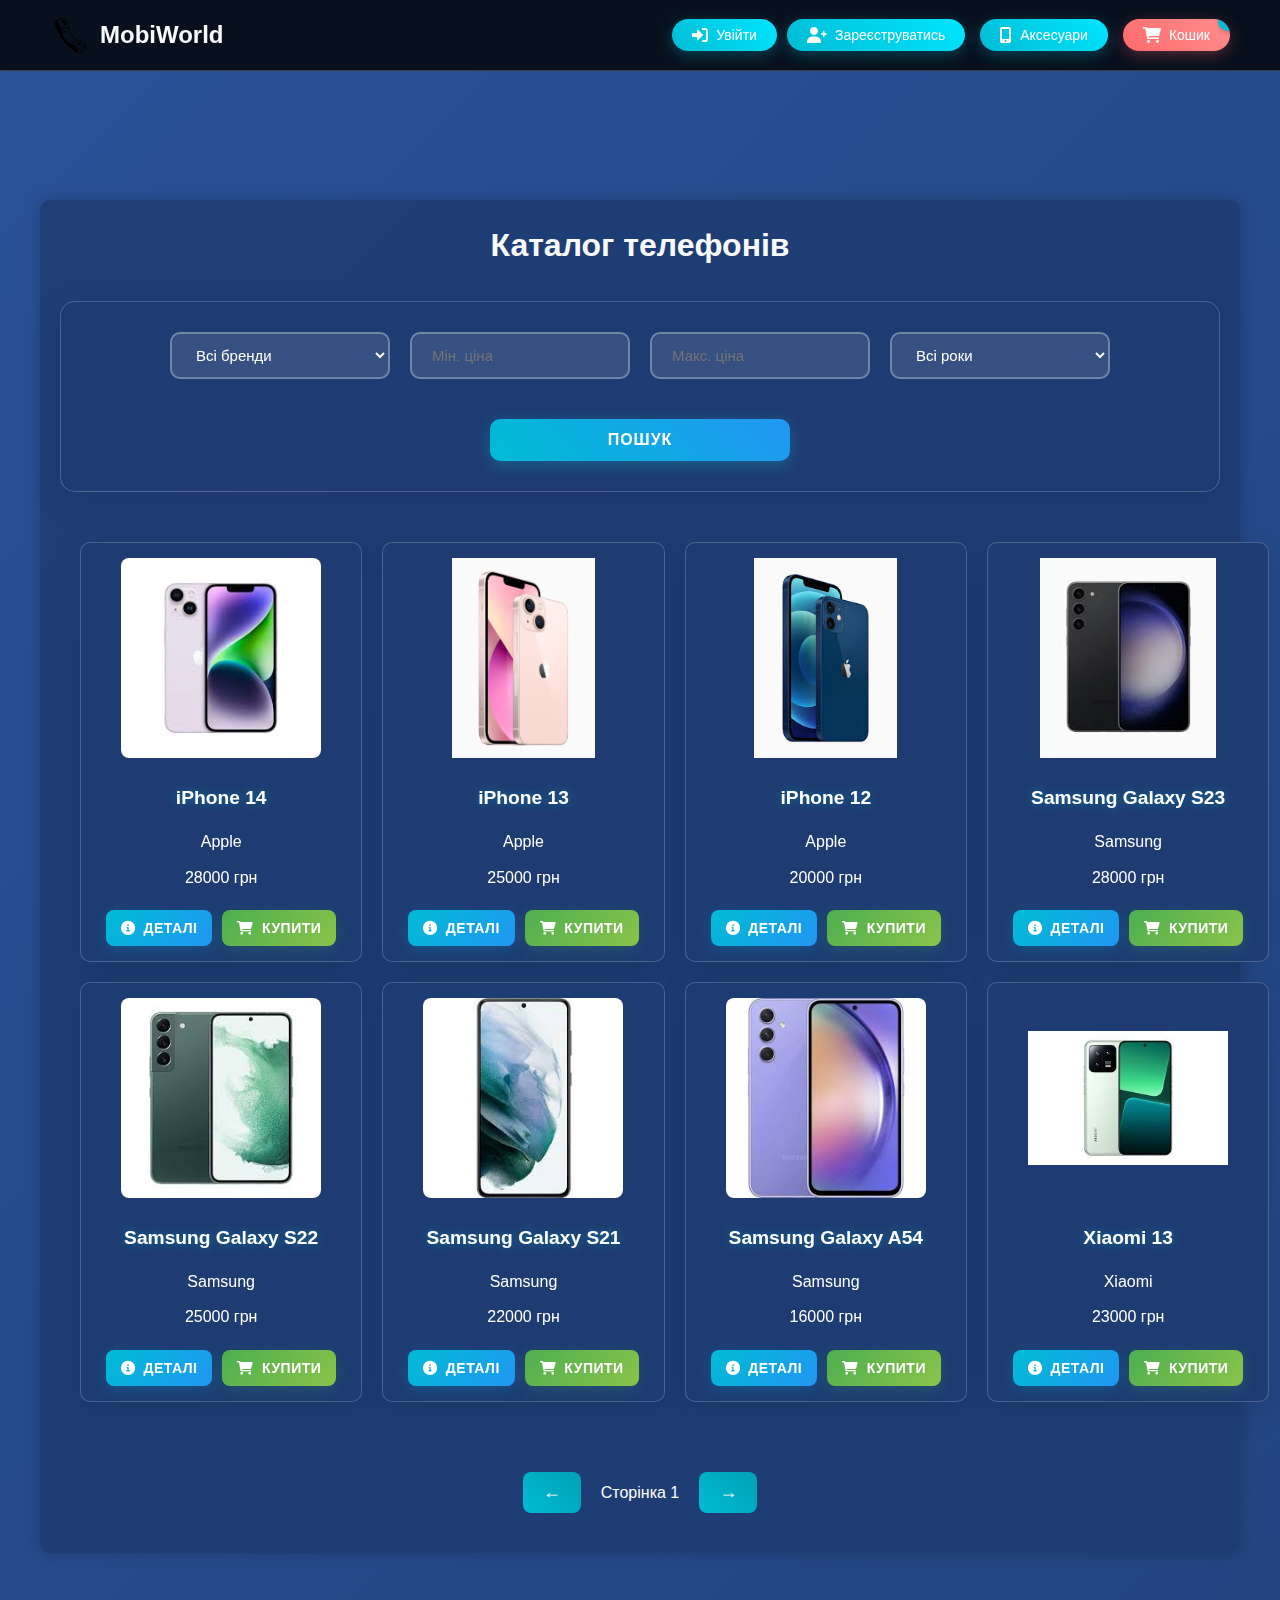
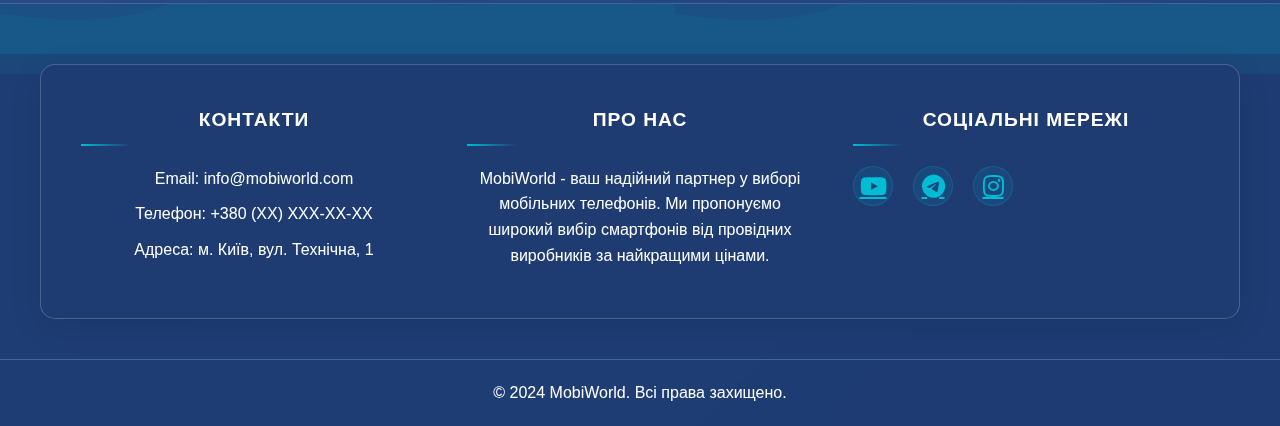
==== commit cf7ed98f: "Перший коміт: Додано початкові файли проекту" ====
--- a/index.html
+++ b/index.html
@@ -17,10 +17,29 @@
             </a>
         </div>
         <div class="header-buttons">
-            <a href="login.html" class="auth-button">Увійти</a>
-            <button class="theme-toggle" onclick="toggleTheme()">🌙</button>
-            <button class="accessories-button" onclick="window.location.href='accessories.html'">📱 Аксесуари</button>
-            <button class="cart-button" onclick="window.location.href='cart.html'">🛒 Кошик</button>
+            <div class="auth-buttons" id="authButtons">
+                <button class="auth-button" onclick="window.location.href='login.html'">
+                    <i class="fas fa-sign-in-alt"></i> Увійти
+                </button>
+                <button class="auth-button" onclick="window.location.href='register.html'">
+                    <i class="fas fa-user-plus"></i> Зареєструватись
+                </button>
+            </div>
+            <div class="user-profile" id="userProfile" style="display: none;">
+                <i class="fas fa-user"></i>
+                <span class="user-name" id="userName"></span>
+                <button class="logout-button" onclick="logout()">
+                    <i class="fas fa-sign-out-alt"></i>
+                    Вийти
+                </button>
+            </div>
+            <button class="accessories-button" onclick="window.location.href='accessories.html'">
+                <i class="fas fa-mobile-alt"></i> Аксесуари
+            </button>
+            <button class="cart-button" onclick="window.location.href='cart.html'">
+                <i class="fas fa-shopping-cart"></i> Кошик
+                <span class="cart-counter" id="cartCounter">0</span>
+            </button>
         </div>
     </header>
 
@@ -28,37 +47,39 @@
         <div class="container">
             <h1>Каталог телефонів</h1>
             <div class="filters">
-                <select id="brand" onchange="filterPhones()">
-                    <option value="all">Всі бренди</option>
-                    <option value="Apple">Apple</option>
-                    <option value="Samsung">Samsung</option>
-                    <option value="Xiaomi">Xiaomi</option>
-                    <option value="OnePlus">OnePlus</option>
-                    <option value="Google">Google</option>
-                    <option value="Motorola">Motorola</option>
-                    <option value="Realme">Realme</option>
-                    <option value="Oppo">Oppo</option>
-                    <option value="Huawei">Huawei</option>
-                    <option value="Asus">Asus</option>
-                    <option value="Vivo">Vivo</option>
-                    <option value="Sony">Sony</option>
-                    <option value="LG">LG</option>
-                    <option value="Nokia">Nokia</option>
-                    <option value="Poco">Poco</option>
-                    <option value="Infinix">Infinix</option>
-                    <option value="Tecno">Tecno</option>
-                    <option value="ZTE">ZTE</option>
-                    <option value="Alcatel">Alcatel</option>
-                </select>
-                <input type="number" id="minPrice" placeholder="Мін. ціна" onchange="filterPhones()">
-                <input type="number" id="maxPrice" placeholder="Макс. ціна" onchange="filterPhones()">
-                <select id="year" onchange="filterPhones()">
-                    <option value="">Всі роки</option>
-                    <option value="2023">2023</option>
-                    <option value="2022">2022</option>
-                    <option value="2021">2021</option>
-                    <option value="2020">2020</option>
-                </select>
+                <div class="filters-row">
+                    <select id="brand" onchange="filterPhones()">
+                        <option value="all">Всі бренди</option>
+                        <option value="Apple">Apple</option>
+                        <option value="Samsung">Samsung</option>
+                        <option value="Xiaomi">Xiaomi</option>
+                        <option value="OnePlus">OnePlus</option>
+                        <option value="Google">Google</option>
+                        <option value="Motorola">Motorola</option>
+                        <option value="Realme">Realme</option>
+                        <option value="Oppo">Oppo</option>
+                        <option value="Huawei">Huawei</option>
+                        <option value="Asus">Asus</option>
+                        <option value="Vivo">Vivo</option>
+                        <option value="Sony">Sony</option>
+                        <option value="LG">LG</option>
+                        <option value="Nokia">Nokia</option>
+                        <option value="Poco">Poco</option>
+                        <option value="Infinix">Infinix</option>
+                        <option value="Tecno">Tecno</option>
+                        <option value="ZTE">ZTE</option>
+                        <option value="Alcatel">Alcatel</option>
+                    </select>
+                    <input type="number" id="minPrice" placeholder="Мін. ціна" onchange="filterPhones()">
+                    <input type="number" id="maxPrice" placeholder="Макс. ціна" onchange="filterPhones()">
+                    <select id="year" onchange="filterPhones()">
+                        <option value="">Всі роки</option>
+                        <option value="2023">2023</option>
+                        <option value="2022">2022</option>
+                        <option value="2021">2021</option>
+                        <option value="2020">2020</option>
+                    </select>
+                </div>
                 <button class="search-button" onclick="filterPhones()">Пошук</button>
             </div>
             <div id="catalog" class="catalog">
@@ -98,48 +119,95 @@
         </div>
     </footer>
 
-    <!-- Модальне вікно -->
+    <!-- Модальне вікно для телефону -->
     <div id="phoneModal" class="modal">
         <div class="modal-content">
-            <span class="close" onclick="closeModal()">&times;</span>
-            <div class="modal-image">
-                <img id="modalImage" src="" alt="Phone Image">
-            </div>
-            <div class="modal-info">
-                <h2 id="modalTitle"></h2>
-                <p><strong>Ціна:</strong> <span id="modalPrice"></span> грн</p>
-                <p><strong>Рік випуску:</strong> <span id="modalYear"></span></p>
-                <p><strong>Опис:</strong> <span id="modalDescription"></span></p>
-                <button class="buy-button" onclick="addToCart(currentPhone)">Купити</button>
+            <button class="close-button" onclick="closePhoneModal()">
+                <i class="fas fa-times"></i>
+            </button>
+            
+            <div class="modal-header">
+                <img id="phoneModalImage" class="modal-image" src="" alt="">
+                <div class="modal-info">
+                    <h2 id="phoneModalTitle" class="modal-title"></h2>
+                    <p id="phoneModalPrice" class="modal-price"></p>
+                    <p id="phoneModalBrand" class="modal-brand"></p>
+                    <p id="phoneModalYear" class="modal-year"></p>
+                </div>
+            </div>
+            
+            <div class="modal-description" id="phoneModalDescription"></div>
+            
+            <button class="modal-buy-button" onclick="addToCart(currentPhone)">
+                <i class="fas fa-shopping-cart"></i>
+                ДОДАТИ В КОШИК
+            </button>
+            
+            <!-- Секція відгуків -->
+            <div class="reviews-section">
+                <div class="reviews-header">
+                    <h3 class="reviews-title">
+                        <i class="fas fa-comments"></i>
+                        Відгуки
+                    </h3>
+                    <button class="add-review-button" id="addReviewBtn">
+                        <i class="fas fa-plus"></i>
+                        Додати відгук
+                    </button>
+                </div>
+                
+                <!-- Форма для додавання відгуку -->
+                <div class="review-form" id="reviewForm">
+                    <div class="rating-select">
+                        <button class="star-button" data-rating="1">★</button>
+                        <button class="star-button" data-rating="2">★</button>
+                        <button class="star-button" data-rating="3">★</button>
+                        <button class="star-button" data-rating="4">★</button>
+                        <button class="star-button" data-rating="5">★</button>
+                    </div>
+                    <textarea class="review-textarea" placeholder="Напишіть ваш відгук..."></textarea>
+                    <button class="submit-review">
+                        <i class="fas fa-paper-plane"></i>
+                        Відправити
+                    </button>
+                </div>
+                
+                <!-- Список відгуків -->
+                <div class="reviews-list" id="reviewsList">
+                    <!-- Відгуки будуть додаватися динамічно -->
+                </div>
             </div>
         </div>
     </div>
 
-    <!-- Модальне вікно для автентифікації -->
-    <div id="authModal" class="modal">
+    <!-- Модальне вікно для деталей аксесуару -->
+    <div id="accessoryModal" class="modal">
         <div class="modal-content">
-            <span class="close" onclick="closeAuthModal()">&times;</span>
-            <div class="auth-tabs">
-                <button class="auth-tab active" onclick="switchAuthTab('login')">Увійти</button>
-                <button class="auth-tab" onclick="switchAuthTab('register')">Зареєструватися</button>
-            </div>
-            <div id="loginForm" class="auth-form">
-                <input type="email" id="loginEmail" placeholder="Email">
-                <input type="password" id="loginPassword" placeholder="Пароль">
-                <button onclick="login()">Увійти</button>
-            </div>
-            <div id="registerForm" class="auth-form" style="display: none;">
-                <input type="text" id="registerName" placeholder="Ім'я">
-                <input type="email" id="registerEmail" placeholder="Email">
-                <input type="password" id="registerPassword" placeholder="Пароль">
-                <input type="password" id="confirmPassword" placeholder="Підтвердіть пароль">
-                <button onclick="register()">Зареєструватися</button>
-            </div>
+            <button class="close-button" onclick="closeAccessoryModal()">
+                <i class="fas fa-times"></i>
+            </button>
+            
+            <div class="modal-header">
+                <img id="modalAccessoryImage" class="modal-image" src="" alt="">
+                <div class="modal-info">
+                    <h2 id="modalAccessoryTitle" class="modal-title"></h2>
+                    <p id="modalAccessoryPrice" class="modal-price"></p>
+                    <p id="modalAccessoryBrand" class="modal-brand"></p>
+                    <p id="modalAccessoryType" class="modal-type"></p>
+                </div>
+            </div>
+            
+            <div class="modal-description" id="modalAccessoryDescription"></div>
+            
+            <button class="modal-buy-button" onclick="addAccessoryToCart(currentAccessory)">
+                <i class="fas fa-shopping-cart"></i>
+                ДОДАТИ В КОШИК
+            </button>
         </div>
     </div>
 
     <script src="script.js"></script>
+    <script src="cart.js"></script>
     <script src="auth.js"></script>
-    <script src="cart.js"></script>
 </body>
 </html>
--- a/styles.css
+++ b/styles.css
@@ -1,12 +1,166 @@
 /* styles.css */
-/* Базові стилі */
+/* Загальні стилі */
+* {
+    margin: 0;
+    padding: 0;
+    box-sizing: border-box;
+}
+
+body {
+    font-family: 'Roboto', sans-serif;
+    line-height: 1.6;
+    background: linear-gradient(-45deg, #ffffff, #f0f0f0, #e6f3ff, #f0f0f0);
+    background-size: 400% 400%;
+    animation: gradient 15s ease infinite;
+    min-height: 100vh;
+    color: #333;
+}
+
+/* Анімація градієнту */
+@keyframes gradient {
+    0% {
+        background-position: 0% 50%;
+    }
+    50% {
+        background-position: 100% 50%;
+    }
+    100% {
+        background-position: 0% 50%;
+    }
+}
+
+/* Базові стилі для світлої теми */
 body {
   font-family: 'Arial', sans-serif;
-  background-color: #1e3c72;
+    background: linear-gradient(-45deg, #1e3c72, #2a5298, #1e3c72, #2a5298);
+    background-size: 400% 400%;
+    animation: gradient 15s ease infinite;
   color: white;
   text-align: center;
   padding-top: 80px;
-  transition: background-color 0.3s ease, color 0.3s ease;
+    transition: all 0.3s ease;
+}
+
+/* Темна тема */
+body.dark-theme {
+    background: #000000 !important;
+    color: #ffffff !important;
+}
+
+/* Хедер в темній темі */
+body.dark-theme header {
+    background: #000000 !important;
+    border-bottom: 2px solid #00bcd4 !important;
+}
+
+/* Контейнер в темній темі */
+body.dark-theme .container {
+    background: #000000 !important;
+    border: 2px solid #00bcd4 !important;
+    box-shadow: 0 0 20px rgba(0, 188, 212, 0.3) !important;
+}
+
+/* Картки в темній темі */
+body.dark-theme .phone-card,
+body.dark-theme .accessory-card {
+    background: #000000 !important;
+    border: 2px solid #00bcd4 !important;
+    box-shadow: 0 0 20px rgba(0, 188, 212, 0.3) !important;
+}
+
+body.dark-theme .phone-card:hover,
+body.dark-theme .accessory-card:hover {
+    border-color: #00e5ff !important;
+    box-shadow: 0 0 30px rgba(0, 188, 212, 0.5) !important;
+}
+
+/* Кнопки в темній темі */
+body.dark-theme .details-button,
+body.dark-theme .buy-button,
+body.dark-theme .search-button,
+body.dark-theme .pagination button,
+body.dark-theme .auth-button,
+body.dark-theme .login-button,
+body.dark-theme .register-button {
+    background: #00bcd4 !important;
+    color: white !important;
+    border: none !important;
+    box-shadow: 0 0 15px rgba(0, 188, 212, 0.3) !important;
+}
+
+body.dark-theme .details-button:hover,
+body.dark-theme .buy-button:hover,
+body.dark-theme .search-button:hover,
+body.dark-theme .pagination button:hover,
+body.dark-theme .auth-button:hover,
+body.dark-theme .login-button:hover,
+body.dark-theme .register-button:hover {
+    background: #00e5ff !important;
+    box-shadow: 0 0 20px rgba(0, 188, 212, 0.5) !important;
+}
+
+/* Модальне вікно в темній темі */
+body.dark-theme .modal-content {
+    background: #000000 !important;
+    border: 2px solid #00bcd4 !important;
+    box-shadow: 0 0 30px rgba(0, 188, 212, 0.5) !important;
+}
+
+/* Футер в темній темі */
+body.dark-theme .footer {
+    background: rgba(0, 0, 0, 0.9) !important;
+    border-top: 2px solid #00bcd4 !important;
+}
+
+body.dark-theme .footer-content {
+    background: rgba(0, 0, 0, 0.9) !important;
+    border: 2px solid #00bcd4 !important;
+}
+
+body.dark-theme .footer-bottom {
+    border-top: 1px solid rgba(0, 188, 212, 0.3) !important;
+}
+
+/* Фільтри в темній темі */
+body.dark-theme .filters {
+    background: #000000 !important;
+    border: 2px solid #00bcd4 !important;
+}
+
+body.dark-theme .filters select,
+body.dark-theme .filters input {
+    background: #000000 !important;
+    border: 2px solid #00bcd4 !important;
+    color: white !important;
+}
+
+body.dark-theme .filters select:hover,
+body.dark-theme .filters input:hover {
+    border-color: #00e5ff !important;
+    box-shadow: 0 0 15px rgba(0, 188, 212, 0.3) !important;
+}
+
+/* Навігація в темній темі */
+body.dark-theme .nav-links {
+    background: #000000 !important;
+    border-bottom: 2px solid #00bcd4 !important;
+}
+
+body.dark-theme .nav-links a {
+    color: #00bcd4 !important;
+}
+
+body.dark-theme .nav-links a:hover {
+    color: #00e5ff !important;
+}
+
+/* Кнопка теми */
+body.dark-theme .theme-toggle {
+    color: #00bcd4 !important;
+}
+
+body.dark-theme .theme-toggle:hover {
+    color: #00e5ff !important;
 }
 
 header {
@@ -15,11 +169,13 @@
   left: 0;
   right: 0;
   z-index: 1000;
-  background-color: rgba(0, 0, 0, 0.8);
+    background: rgba(0, 0, 0, 0.8);
   padding: 15px 50px;
   display: flex;
   justify-content: space-between;
   align-items: center;
+    backdrop-filter: blur(10px);
+    border-bottom: 1px solid rgba(255, 255, 255, 0.2);
 }
 
 .logo {
@@ -67,7 +223,7 @@
 .container {
   max-width: 1200px;
   margin: 120px auto 20px;
-  background: rgba(255, 255, 255, 0.1);
+    background: rgba(30, 60, 114, 0.9);
   padding: 20px;
   border-radius: 10px;
   box-shadow: 0 0 15px rgba(0, 0, 0, 0.2);
@@ -87,11 +243,11 @@
 /* Стилі для фільтрів */
 .filters {
   display: flex;
-  flex-wrap: wrap;
-  justify-content: center;
+    flex-direction: column;
+    align-items: center;
   gap: 20px;
   padding: 30px;
-  background: rgba(255, 255, 255, 0.1);
+    background: rgba(30, 60, 114, 0.6);
   border-radius: 15px;
   box-shadow: 0 8px 32px rgba(0, 0, 0, 0.1);
   backdrop-filter: blur(10px);
@@ -99,31 +255,41 @@
   margin-bottom: 30px;
 }
 
+.filters-row {
+    display: flex;
+    flex-wrap: wrap;
+    justify-content: center;
+    gap: 20px;
+    width: 100%;
+}
+
 .filters select, 
 .filters input {
   padding: 12px 20px;
   width: 220px;
-  border: 2px solid rgba(255, 255, 255, 0.2);
+    border: 2px solid rgba(255, 255, 255, 0.3);
   border-radius: 10px;
   font-size: 15px;
-  background-color: rgba(255, 255, 255, 0.1);
+    background: rgba(255, 255, 255, 0.1);
   color: white;
   transition: all 0.3s ease;
   cursor: pointer;
+    backdrop-filter: blur(5px);
 }
 
 .filters select:hover,
 .filters input:hover {
-  border-color: rgba(255, 255, 255, 0.4);
-  background-color: rgba(255, 255, 255, 0.15);
+    border-color: rgba(255, 255, 255, 0.5);
+    background: rgba(255, 255, 255, 0.15);
+    transform: translateY(-2px);
 }
 
 .filters select:focus,
 .filters input:focus {
   outline: none;
   border-color: #00bcd4;
-  box-shadow: 0 0 15px rgba(0, 255, 255, 0.2);
-  background-color: rgba(255, 255, 255, 0.2);
+    box-shadow: 0 0 15px rgba(0, 255, 255, 0.3);
+    background: rgba(255, 255, 255, 0.2);
 }
 
 .filters select option {
@@ -135,7 +301,7 @@
 .search-button {
   padding: 12px 30px;
   border: none;
-  background: linear-gradient(45deg, #00bcd4, #00a0b3);
+    background: linear-gradient(45deg, #00bcd4, #2196f3);
   color: white;
   font-size: 16px;
   font-weight: 600;
@@ -145,59 +311,173 @@
   text-transform: uppercase;
   letter-spacing: 1px;
   box-shadow: 0 4px 15px rgba(0, 255, 255, 0.2);
+    width: 100%;
+    max-width: 300px;
+    margin-top: 20px;
 }
 
 .search-button:hover {
   transform: translateY(-2px);
-  box-shadow: 0 6px 20px rgba(0, 255, 255, 0.3);
-  background: linear-gradient(45deg, #00a0b3, #00bcd4);
-}
-
-.search-button:active {
-  transform: translateY(1px);
-  box-shadow: 0 2px 10px rgba(0, 255, 255, 0.2);
-}
-
-/* Стилі для темної теми фільтрів */
-.dark-mode .filters {
-  background: rgba(0, 0, 0, 0.3);
-  border: 1px solid rgba(0, 255, 255, 0.1);
-  box-shadow: 0 8px 32px rgba(0, 255, 255, 0.1);
-}
-
-.dark-mode .filters select,
-.dark-mode .filters input {
-  background-color: rgba(0, 0, 0, 0.2);
-  border-color: rgba(0, 255, 255, 0.2);
-  color: #ffffff;
-}
-
-.dark-mode .filters select:hover,
-.dark-mode .filters input:hover {
-  border-color: rgba(0, 255, 255, 0.4);
-  background-color: rgba(0, 0, 0, 0.3);
-}
-
-.dark-mode .filters select:focus,
-.dark-mode .filters input:focus {
+    box-shadow: 0 6px 20px rgba(0, 255, 255, 0.4);
+    background: linear-gradient(45deg, #2196f3, #00bcd4);
+}
+
+.card-buttons {
+    display: flex;
+    flex-direction: row !important;
+    justify-content: center;
+    gap: 10px;
+    margin-top: 15px;
+    width: 100%;
+    padding: 0 10px;
+}
+
+.details-button, .buy-button {
+    padding: 10px 15px;
+    border: none;
+    border-radius: 8px;
+    cursor: pointer;
+    font-size: 14px;
+    font-weight: 600;
+    text-transform: uppercase;
+    letter-spacing: 0.5px;
+    transition: all 0.3s cubic-bezier(0.4, 0, 0.2, 1);
+    position: relative;
+    overflow: hidden;
+    display: inline-flex;
+    align-items: center;
+    justify-content: center;
+    gap: 8px;
+    min-width: 100px;
+    width: auto;
+}
+
+.details-button {
+    background: linear-gradient(135deg, #00bcd4, #2196f3);
+    color: white;
+    box-shadow: 0 4px 15px rgba(0, 188, 212, 0.2);
+}
+
+.buy-button {
+    background: linear-gradient(135deg, #4CAF50, #8BC34A);
+    color: white;
+    box-shadow: 0 4px 15px rgba(76, 175, 80, 0.2);
+}
+
+.details-button::before,
+.buy-button::before {
+    content: '';
+    position: absolute;
+    top: 0;
+    left: -100%;
+    width: 100%;
+    height: 100%;
+    background: linear-gradient(
+        120deg,
+        transparent,
+        rgba(255, 255, 255, 0.3),
+        transparent
+    );
+    transition: 0.5s;
+}
+
+.details-button:hover::before,
+.buy-button:hover::before {
+    left: 100%;
+}
+
+.details-button:hover {
+    transform: translateY(-3px);
+    box-shadow: 0 6px 20px rgba(0, 188, 212, 0.4);
+    background: linear-gradient(135deg, #2196f3, #00bcd4);
+}
+
+.buy-button:hover {
+    transform: translateY(-3px);
+    box-shadow: 0 6px 20px rgba(76, 175, 80, 0.4);
+    background: linear-gradient(135deg, #8BC34A, #4CAF50);
+}
+
+.details-button:active,
+.buy-button:active {
+    transform: translateY(-1px);
+}
+
+/* Темна тема для кнопок */
+body.dark-theme .details-button {
+    background: linear-gradient(135deg, #00bcd4, #008ba1);
+    box-shadow: 0 4px 15px rgba(0, 188, 212, 0.3);
+}
+
+body.dark-theme .buy-button {
+    background: linear-gradient(135deg, #00a0b3, #008ba1);
+    box-shadow: 0 4px 15px rgba(0, 160, 179, 0.3);
+}
+
+body.dark-theme .details-button:hover {
+    background: linear-gradient(135deg, #008ba1, #00bcd4);
+    box-shadow: 0 6px 20px rgba(0, 188, 212, 0.5);
+}
+
+body.dark-theme .buy-button:hover {
+    background: linear-gradient(135deg, #008ba1, #00a0b3);
+    box-shadow: 0 6px 20px rgba(0, 160, 179, 0.5);
+}
+
+/* Адаптивність для кнопок на малих екранах */
+@media (max-width: 480px) {
+    .card-buttons {
+        flex-direction: row !important;
+        padding: 0 5px;
+        gap: 5px;
+    }
+
+    .details-button, .buy-button {
+        padding: 8px 12px;
+        font-size: 12px;
+        min-width: 80px;
+    }
+}
+
+/* Темна тема для фільтрів */
+body.dark-theme .filters {
+    background: rgba(0, 0, 0, 0.6);
+    border: 1px solid rgba(0, 188, 212, 0.2);
+}
+
+body.dark-theme .filters select,
+body.dark-theme .filters input {
+    background: rgba(0, 0, 0, 0.4);
+    border-color: rgba(0, 188, 212, 0.2);
+    color: white;
+}
+
+body.dark-theme .filters select:hover,
+body.dark-theme .filters input:hover {
+    border-color: rgba(0, 188, 212, 0.4);
+    background: rgba(0, 0, 0, 0.5);
+}
+
+body.dark-theme .filters select:focus,
+body.dark-theme .filters input:focus {
   border-color: #00bcd4;
-  box-shadow: 0 0 20px rgba(0, 255, 255, 0.2);
-  background-color: rgba(0, 0, 0, 0.4);
-}
-
-.dark-mode .filters select option {
-  background-color: #000000;
-  color: #ffffff;
-}
-
-.dark-mode .search-button {
-  background: linear-gradient(45deg, #00bcd4, #00a0b3);
-  box-shadow: 0 4px 15px rgba(0, 255, 255, 0.2);
-}
-
-.dark-mode .search-button:hover {
-  box-shadow: 0 6px 20px rgba(0, 255, 255, 0.3);
-  background: linear-gradient(45deg, #00a0b3, #00bcd4);
+    box-shadow: 0 0 15px rgba(0, 188, 212, 0.3);
+}
+
+body.dark-theme .search-button {
+    background: linear-gradient(45deg, #00bcd4, #008ba1);
+}
+
+body.dark-theme .search-button:hover {
+    background: linear-gradient(45deg, #008ba1, #00bcd4);
+}
+
+body.dark-theme .details-button {
+    background: linear-gradient(45deg, #00bcd4, #008ba1);
+}
+
+body.dark-theme .buy-button {
+    background: linear-gradient(45deg, #00a0b3, #008ba1);
 }
 
 /* Адаптивність для фільтрів */
@@ -207,10 +487,20 @@
     gap: 15px;
   }
 
+    .filters-row {
+    gap: 15px;
+  }
+
   .filters select,
   .filters input {
     width: 100%;
     max-width: 300px;
+  }
+
+    .search-button {
+        width: 100%;
+        max-width: 300px;
+        margin-top: 15px;
   }
 }
 
@@ -223,11 +513,13 @@
   margin: 0 auto;
 }
 
-.phone-card {
-  background-color: rgba(255, 255, 255, 0.1);
+.phone-card, .accessory-card {
+    background: rgba(30, 60, 114, 0.9);
+    backdrop-filter: blur(10px);
+    border: 1px solid rgba(255, 255, 255, 0.2);
+    box-shadow: 0 8px 32px rgba(0, 0, 0, 0.1);
   border-radius: 10px;
   padding: 15px;
-  box-shadow: 0 2px 5px rgba(0,0,0,0.1);
   transition: transform 0.3s ease;
   display: flex;
   flex-direction: column;
@@ -237,101 +529,30 @@
   width: 100%;
 }
 
-.phone-image {
+.phone-card:hover, .accessory-card:hover {
+    transform: translateY(-5px);
+    box-shadow: 0 12px 40px rgba(0, 0, 0, 0.2);
+}
+
+.phone-image, .accessory-image {
   width: 200px;
   height: 200px;
   object-fit: contain;
-  margin-bottom: 10px;
-  border-radius: 5px;
-}
-
-.phone-card h3 {
-  margin: 0;
-  font-size: 1.1em;
+    margin-bottom: 15px;
+    border-radius: 8px;
+    transition: transform 0.3s ease;
+}
+
+.phone-card h3, .accessory-card h3 {
+    font-size: 1.2em;
   color: #ffffff;
+    margin: 10px 0;
   text-shadow: 0 0 10px rgba(0, 255, 255, 0.3);
 }
 
-.phone-card p {
-  margin: 5px 0;
+.phone-card p, .accessory-card p {
   color: #ffffff;
-}
-
-.phone-card .card-buttons {
-  display: flex;
-  gap: 10px;
-  margin-top: auto;
-}
-
-.phone-card .card-buttons button {
-  flex: 1;
-  padding: 10px;
-  border: none;
-  border-radius: 8px;
-  cursor: pointer;
-  font-weight: 600;
-  transition: all 0.3s ease;
-  text-transform: uppercase;
-  letter-spacing: 1px;
-  display: flex;
-  align-items: center;
-  justify-content: center;
-  gap: 5px;
-}
-
-.phone-card .card-buttons .view-details {
-  background: linear-gradient(45deg, #00bcd4, #00a0b3);
-  color: white;
-}
-
-.phone-card .card-buttons .buy-button {
-  background: linear-gradient(45deg, #4CAF50, #45a049);
-  color: white;
-}
-
-.phone-card .card-buttons button:hover {
-  transform: translateY(-2px);
-  box-shadow: 0 6px 20px rgba(0, 255, 255, 0.2);
-}
-
-.phone-card .card-buttons .view-details:hover {
-  background: linear-gradient(45deg, #00a0b3, #00bcd4);
-}
-
-.phone-card .card-buttons .buy-button:hover {
-  background: linear-gradient(45deg, #45a049, #4CAF50);
-  box-shadow: 0 6px 20px rgba(76, 175, 80, 0.3);
-}
-
-.dark-mode .phone-card {
-  background: rgba(0, 0, 0, 0.3);
-  border: 1px solid rgba(0, 255, 255, 0.1);
-}
-
-.dark-mode .phone-card:hover {
-  border-color: rgba(0, 255, 255, 0.3);
-  box-shadow: 0 8px 25px rgba(0, 255, 255, 0.2);
-}
-
-.dark-mode .phone-card .card-buttons .buy-button {
-  background: linear-gradient(45deg, #4CAF50, #45a049);
-}
-
-.dark-mode .phone-card .card-buttons .buy-button:hover {
-  background: linear-gradient(45deg, #45a049, #4CAF50);
-  box-shadow: 0 6px 20px rgba(76, 175, 80, 0.3);
-}
-
-@media (max-width: 768px) {
-  .phone-card .card-buttons {
-    flex-direction: column;
-  }
-  
-  .phone-card .card-buttons button {
-    width: 100%;
-    padding: 8px;
-    font-size: 14px;
-  }
+    margin: 5px 0;
 }
 
 .pagination {
@@ -366,287 +587,281 @@
 }
 
 /* Стилі для темної теми */
-body.dark-mode {
-  background-color: #000000;
-  color: #e0e0e0;
-}
-
 header.dark-mode {
   background-color: #000000;
-  box-shadow: 0 2px 10px rgba(0, 255, 255, 0.1);
+    box-shadow: 0 2px 10px rgba(255, 192, 203, 0.1);
 }
 
 .filters.dark-mode {
   background: #000000;
-  box-shadow: 0 0 15px rgba(0, 255, 255, 0.2);
+    box-shadow: 0 0 15px rgba(255, 192, 203, 0.2);
 }
 
 .search-button.dark-mode {
-  background-color: #00bcd4;
-  box-shadow: 0 0 10px rgba(0, 255, 255, 0.3);
+    background-color: #ff69b4;
+    box-shadow: 0 0 10px rgba(255, 192, 203, 0.3);
 }
 
 .phone-card.dark-mode {
   background: #000000;
   color: #e0e0e0;
-  box-shadow: 0 0 15px rgba(0, 255, 255, 0.1);
-  border: 1px solid rgba(0, 255, 255, 0.1);
+    box-shadow: 0 0 15px rgba(255, 192, 203, 0.1);
+    border: 1px solid rgba(255, 192, 203, 0.1);
 }
 
 .phone-card.dark-mode:hover {
-  box-shadow: 0 0 30px rgba(0, 255, 255, 0.3);
-  border-color: rgba(0, 255, 255, 0.3);
+    box-shadow: 0 0 30px rgba(255, 192, 203, 0.3);
+    border-color: rgba(255, 192, 203, 0.3);
 }
 
 .pagination button.dark-mode {
-  background-color: #00bcd4;
-  box-shadow: 0 0 10px rgba(0, 255, 255, 0.3);
-}
-
-/* Модальне вікно */
+    background-color: #ff69b4;
+    box-shadow: 0 0 10px rgba(255, 192, 203, 0.3);
+}
+
+/* Стилі для модального вікна */
 .modal {
-  display: none;
-  position: fixed;
-  top: 0;
-  left: 0;
-  width: 100%;
-  height: 100%;
-  background-color: rgba(0, 0, 0, 0.85);
-  align-items: center;
-  justify-content: center;
-  z-index: 1000;
-  backdrop-filter: blur(8px);
+    display: none;
+    position: fixed;
+    top: 0;
+    left: 0;
+    width: 100%;
+    height: 100%;
+    background: rgba(0, 0, 0, 0.8);
+    backdrop-filter: blur(5px);
+    z-index: 1000;
 }
 
 .modal-content {
-  background: linear-gradient(135deg, #1e3c72 0%, #2a5298 100%);
-  padding: 30px;
-  border-radius: 20px;
-  width: 90%;
-  max-width: 1000px;
-  display: flex;
-  gap: 40px;
-  color: white;
-  position: relative;
-  box-shadow: 0 0 40px rgba(0, 255, 255, 0.2);
-  border: 1px solid rgba(0, 255, 255, 0.1);
-  animation: modalAppear 0.3s ease-out;
-}
-
-@keyframes modalAppear {
-  from {
-    opacity: 0;
-    transform: translateY(-20px);
-  }
-  to {
-    opacity: 1;
-    transform: translateY(0);
-  }
+    position: absolute;
+    top: 50%;
+    left: 50%;
+    transform: translate(-50%, -50%);
+    width: 80%;
+    max-width: 800px;
+    max-height: 90vh;
+    overflow-y: auto;
+    padding: 30px;
+    border-radius: 20px;
+    box-shadow: 0 8px 32px rgba(0, 0, 0, 0.1);
+    border: 1px solid rgba(255, 255, 255, 0.2);
+    color: white;
+    background: linear-gradient(-45deg, #00bcd4, #2196f3, #00bcd4, #2196f3);
+    background-size: 400% 400%;
+    animation: modalGradient 15s ease infinite;
+}
+
+@keyframes modalGradient {
+    0% {
+        background-position: 0% 50%;
+    }
+    50% {
+        background-position: 100% 50%;
+    }
+    100% {
+        background-position: 0% 50%;
+    }
+}
+
+body.dark-theme .modal-content {
+    background: linear-gradient(-45deg, #000000, #00bcd4, #000000, #00bcd4) !important;
+    background-size: 300% 300% !important;
+    animation: modalGradient 8s ease infinite !important;
+    border: 2px solid #00bcd4 !important;
+}
+
+.modal-header {
+    display: flex;
+    align-items: flex-start;
+    gap: 20px;
+    background: rgba(0, 0, 0, 0.2);
+    border-radius: 15px;
+    padding: 20px;
+    backdrop-filter: blur(5px);
+    border: 1px solid rgba(255, 255, 255, 0.1);
 }
 
 .modal-image {
-  flex: 1;
-  display: flex;
-  align-items: center;
-  justify-content: center;
-  background: rgba(255, 255, 255, 0.1);
-  border-radius: 15px;
-  padding: 20px;
-  box-shadow: 0 0 20px rgba(0, 255, 255, 0.1);
-}
-
-.modal-image img {
-  width: 300px;
-  height: 300px;
-  object-fit: contain;
-  margin-bottom: 20px;
-  border-radius: 10px;
-  transition: transform 0.3s ease;
-}
-
-.modal-image img:hover {
-  transform: scale(1.05);
+    width: 300px;
+    height: 300px;
+    object-fit: cover;
+    border-radius: 15px;
+    box-shadow: 0 5px 15px rgba(0, 0, 0, 0.3);
+    transition: transform 0.3s ease;
+    border: 2px solid rgba(255, 255, 255, 0.1);
 }
 
 .modal-info {
-  flex: 1;
-  display: flex;
-  flex-direction: column;
-  gap: 20px;
-}
-
-.modal-info h2 {
-  font-size: 2em;
-  margin-bottom: 20px;
-  color: #ffffff;
-  text-shadow: 0 0 10px rgba(0, 255, 255, 0.3);
+    flex: 1;
+    background: rgba(0, 0, 0, 0.2);
+    padding: 20px;
+    border-radius: 15px;
+    backdrop-filter: blur(5px);
+}
+
+.modal-title {
+    font-size: 2.5em;
+    margin-bottom: 15px;
+    background: linear-gradient(45deg, #fff, #00e5ff);
+    -webkit-background-clip: text;
+    -webkit-text-fill-color: transparent;
+    text-shadow: none;
+}
+
+.modal-price {
+    font-size: 2em;
+    color: #00e5ff;
+    text-shadow: 0 0 10px rgba(0, 229, 255, 0.5);
+    margin: 10px 0;
+    font-weight: bold;
 }
 
 .modal-info p {
-  font-size: 1.1em;
-  line-height: 1.6;
-  color: rgba(255, 255, 255, 0.9);
-}
-
-.modal-info strong {
-  color: #00bcd4;
-  font-weight: 600;
-}
-
-.modal .close {
-  position: absolute;
-  top: 20px;
-  right: 20px;
-  color: #ff4444;
-  font-size: 30px;
-  font-weight: bold;
-  cursor: pointer;
-  transition: all 0.3s ease;
-  width: 40px;
-  height: 40px;
-  display: flex;
-  align-items: center;
-  justify-content: center;
-  border-radius: 50%;
-  background: rgba(255, 68, 68, 0.1);
-}
-
-.modal .close:hover {
-  color: #ff0000;
-  background: rgba(255, 68, 68, 0.2);
-  transform: rotate(90deg);
-}
-
-.buy-button {
-  margin-top: 20px;
-  padding: 15px 30px;
-  font-size: 1.2em;
-  background: linear-gradient(45deg, #00bcd4, #00a0b3);
-  color: white;
-  border: none;
-  border-radius: 10px;
-  cursor: pointer;
-  transition: all 0.3s ease;
-  text-transform: uppercase;
-  letter-spacing: 1px;
-  font-weight: bold;
-  box-shadow: 0 4px 15px rgba(0, 255, 255, 0.2);
-}
-
-.buy-button:hover {
-  transform: translateY(-2px);
-  box-shadow: 0 6px 20px rgba(0, 255, 255, 0.3);
-  background: linear-gradient(45deg, #00a0b3, #00bcd4);
-}
-
-.buy-button:active {
-  transform: translateY(1px);
-  box-shadow: 0 2px 10px rgba(0, 255, 255, 0.2);
-}
-
-/* Темна тема для модального вікна */
-.dark-mode .modal-content {
-  background: linear-gradient(135deg, #000000 0%, #1a1a1a 100%);
-  border: 1px solid rgba(0, 255, 255, 0.1);
-  box-shadow: 0 0 40px rgba(0, 255, 255, 0.1);
-}
-
-.dark-mode .modal-image {
-  background: rgba(0, 0, 0, 0.3);
-  box-shadow: 0 0 20px rgba(0, 255, 255, 0.05);
-}
-
-.dark-mode .modal-info h2 {
-  color: #ffffff;
-  text-shadow: 0 0 10px rgba(0, 255, 255, 0.2);
-}
-
-.dark-mode .modal-info p {
-  color: rgba(255, 255, 255, 0.8);
-}
-
-.dark-mode .modal-info strong {
-  color: #00bcd4;
-}
-
-.dark-mode .buy-button {
-  background: linear-gradient(45deg, #00bcd4, #00a0b3);
-  box-shadow: 0 4px 15px rgba(0, 255, 255, 0.2);
-}
-
-.dark-mode .buy-button:hover {
-  box-shadow: 0 6px 20px rgba(0, 255, 255, 0.3);
-  background: linear-gradient(45deg, #00a0b3, #00bcd4);
-}
-
-/* Адаптивний дизайн для модального вікна */
+    color: rgba(255, 255, 255, 0.9);
+    font-size: 1.2em;
+    margin: 10px 0;
+    display: flex;
+    align-items: center;
+    gap: 10px;
+}
+
+.modal-info p i {
+    color: #00e5ff;
+    font-size: 1.2em;
+}
+
+.modal-description {
+    background: rgba(0, 0, 0, 0.2);
+    color: white;
+    line-height: 1.6;
+    margin: 20px 0;
+    padding: 20px;
+    border-radius: 15px;
+    backdrop-filter: blur(5px);
+    border: 1px solid rgba(255, 255, 255, 0.1);
+}
+
+.modal-content h2,
+.modal-content h3,
+.modal-content p,
+.modal-content span {
+    color: white;
+    text-shadow: 0 0 10px rgba(0, 0, 0, 0.3);
+}
+
+.modal-buy-button {
+    background: linear-gradient(45deg, #00e5ff, #00bcd4);
+    border: none;
+    padding: 15px 30px;
+    color: #000;
+    font-weight: bold;
+    border-radius: 15px;
+    cursor: pointer;
+    transition: all 0.3s ease;
+    text-transform: uppercase;
+    letter-spacing: 1px;
+    box-shadow: 0 5px 15px rgba(0, 229, 255, 0.3);
+    width: 100%;
+    margin-top: 20px;
+    display: flex;
+    align-items: center;
+    justify-content: center;
+    gap: 10px;
+    font-size: 1.2em;
+}
+
+.modal-buy-button:hover {
+    background: linear-gradient(45deg, #00bcd4, #00e5ff);
+    transform: translateY(-2px);
+    box-shadow: 0 8px 25px rgba(0, 229, 255, 0.5);
+}
+
+.close-button {
+    position: absolute;
+    top: 20px;
+    right: 20px;
+    width: 40px;
+    height: 40px;
+    border-radius: 50%;
+    background: rgba(255, 255, 255, 0.1);
+    border: 1px solid rgba(255, 255, 255, 0.2);
+    color: #ff4444;
+    font-size: 24px;
+    cursor: pointer;
+    transition: all 0.3s ease;
+    display: flex;
+    align-items: center;
+    justify-content: center;
+    backdrop-filter: blur(5px);
+    z-index: 1001;
+}
+
+.close-button:hover {
+    background: rgba(255, 0, 0, 0.2);
+    transform: rotate(90deg);
+    border-color: rgba(255, 0, 0, 0.3);
+    color: #ff0000;
+    box-shadow: 0 0 15px rgba(255, 0, 0, 0.3);
+}
+
+/* Стилі для скроллбару в модальному вікні */
+.modal-content::-webkit-scrollbar {
+    width: 10px;
+}
+
+.modal-content::-webkit-scrollbar-track {
+    background: rgba(255, 255, 255, 0.1);
+    border-radius: 5px;
+}
+
+.modal-content::-webkit-scrollbar-thumb {
+    background: rgba(255, 255, 255, 0.2);
+    border-radius: 5px;
+}
+
+.modal-content::-webkit-scrollbar-thumb:hover {
+    background: rgba(255, 255, 255, 0.3);
+}
+
+/* Анімація для кнопок */
+@keyframes buttonPulse {
+    0% {
+        transform: scale(1);
+    }
+    50% {
+        transform: scale(1.05);
+    }
+    100% {
+        transform: scale(1);
+    }
+}
+
+/* Адаптивність для мобільних пристроїв */
 @media (max-width: 768px) {
-  .modal-content {
-    flex-direction: column;
-    padding: 20px;
-    gap: 20px;
-  }
-
-  .modal-image {
-    max-height: 300px;
-    overflow: hidden;
-  }
-
-  .modal-info h2 {
-    font-size: 1.5em;
-  }
-
-  .modal-info p {
-    font-size: 1em;
-  }
-}
-
-@media (max-width: 480px) {
-  .modal-content {
-    width: 95%;
-    padding: 15px;
-  }
-
-  .modal-image {
-    max-height: 250px;
-  }
-
-  .modal-info h2 {
-    font-size: 1.3em;
-  }
-}
-
-.header-buttons {
-    display: flex;
-    gap: 10px;
-    align-items: center;
-}
-
-.auth-button {
-    padding: 8px 16px;
-    border: none;
-    border-radius: 4px;
-    background-color: #4CAF50;
-    color: white;
-    cursor: pointer;
-    font-size: 14px;
-    transition: background-color 0.3s;
-}
-
-.auth-button:hover {
-    background-color: #45a049;
-}
-
-.auth-container {
-    padding: 20px;
-    width: 100%;
-    max-width: 400px;
-}
-
+    .modal-header {
+        flex-direction: column;
+    }
+    
+    .modal-image {
+        width: 100%;
+        height: auto;
+    }
+    
+    .modal-content {
+        width: 95%;
+        padding: 20px;
+    }
+    
+    .modal-title {
+        font-size: 2em;
+    }
+}
+
+/* Стилі для форм авторизації */
 .auth-tabs {
     display: flex;
+    justify-content: center;
     margin-bottom: 20px;
-    border-bottom: 2px solid #ddd;
 }
 
 .auth-tab {
@@ -655,233 +870,171 @@
     background: none;
     cursor: pointer;
     font-size: 16px;
-    color: #666;
 }
 
 .auth-tab.active {
-    color: #4CAF50;
-    border-bottom: 2px solid #4CAF50;
-    margin-bottom: -2px;
+    border-bottom: 2px solid #007bff;
+    color: #007bff;
 }
 
 .auth-form {
-    display: flex;
-    flex-direction: column;
-    gap: 15px;
-}
-
-.auth-form input {
-    padding: 10px;
+    display: none;
+}
+
+.auth-form.active {
+    display: block;
+}
+
+.form-group {
+    margin-bottom: 15px;
+}
+
+.form-group input {
+    width: 100%;
+    padding: 8px;
     border: 1px solid #ddd;
     border-radius: 4px;
+}
+
+.auth-button, .accessories-button, .cart-button {
+    display: flex;
+    align-items: center;
+    gap: 8px;
+    padding: 8px 20px;
+    background: linear-gradient(45deg, #00bcd4, #00e5ff);
+    border: none;
+    border-radius: 20px;
+    color: white;
     font-size: 14px;
-}
-
-.auth-form button {
-    padding: 10px;
-    background-color: #4CAF50;
-    color: white;
-    border: none;
-    border-radius: 4px;
-    cursor: pointer;
-    font-size: 16px;
-    transition: background-color 0.3s;
-}
-
-.auth-form button:hover {
-    background-color: #45a049;
-}
-
-.dark-mode .auth-tab {
-    color: #888;
-}
-
-.dark-mode .auth-tab.active {
-    color: #00bcd4;
-    border-bottom: 2px solid #00bcd4;
-}
-
-.dark-mode .auth-form input {
-    background-color: #000000;
-    color: #ffffff;
-    border: 1px solid rgba(0, 255, 255, 0.2);
-}
-
-.dark-mode .auth-form input:focus {
-    border-color: #00bcd4;
-    box-shadow: 0 0 10px rgba(0, 255, 255, 0.2);
-}
-
-.dark-mode .auth-form button {
-    background-color: #00bcd4;
-    box-shadow: 0 0 10px rgba(0, 255, 255, 0.3);
-}
-
-.dark-mode .auth-form button:hover {
-    background-color: #00a0b3;
-    box-shadow: 0 0 15px rgba(0, 255, 255, 0.4);
-}
-
-.dark-mode .auth-button {
-    background-color: #00bcd4;
-    box-shadow: 0 0 10px rgba(0, 255, 255, 0.3);
-}
-
-.dark-mode .auth-button:hover {
-    background-color: #00a0b3;
-    box-shadow: 0 0 15px rgba(0, 255, 255, 0.4);
-}
-
-.cart-button {
-    padding: 8px 16px;
-    border: none;
-    border-radius: 4px;
-    background-color: #ff6b6b;
-    color: white;
-    cursor: pointer;
-    font-size: 14px;
-    transition: all 0.3s ease;
-}
-
-.cart-button:hover {
-    background-color: #ff5252;
-    transform: scale(1.05);
-}
-
-.cart-items {
-    display: flex;
-    flex-direction: column;
-    gap: 20px;
-    margin: 20px 0;
-}
-
-.cart-item {
-    display: flex;
-    justify-content: space-between;
-    align-items: center;
-    padding: 20px;
-    background: rgba(255, 255, 255, 0.1);
-    border-radius: 10px;
-    box-shadow: 0 4px 8px rgba(0, 0, 0, 0.2);
-}
-
-.cart-item-info {
-    flex: 1;
-}
-
-.cart-item-title {
-    font-size: 18px;
-    font-weight: bold;
-    margin-bottom: 5px;
-}
-
-.cart-item-price {
-    color: #00ff00;
-    font-size: 16px;
-}
-
-.cart-item-actions {
-    display: flex;
-    gap: 10px;
-    align-items: center;
-}
-
-.remove-from-cart {
-    background-color: #ff4444;
-    color: white;
-    border: none;
-    padding: 8px 16px;
-    border-radius: 4px;
+    font-weight: 500;
     cursor: pointer;
     transition: all 0.3s ease;
-}
-
-.remove-from-cart:hover {
-    background-color: #cc0000;
-}
-
-.cart-summary {
-    margin-top: 30px;
-    padding: 20px;
-    background: rgba(255, 255, 255, 0.1);
-    border-radius: 10px;
-    text-align: right;
-}
-
-.checkout-button {
-    background-color: #00ff00;
-    color: #000;
-    padding: 12px 24px;
+    position: relative;
+    overflow: hidden;
+    box-shadow: 0 4px 15px rgba(0, 188, 212, 0.3);
+}
+
+.auth-button::before, .accessories-button::before, .cart-button::before {
+    content: '';
+    position: absolute;
+    top: 0;
+    left: -100%;
+    width: 100%;
+    height: 100%;
+    background: linear-gradient(
+        120deg,
+        transparent,
+        rgba(255, 255, 255, 0.3),
+        transparent
+    );
+    transition: 0.5s;
+}
+
+.auth-button:hover::before, .accessories-button:hover::before, .cart-button:hover::before {
+    left: 100%;
+}
+
+.auth-button:hover, .accessories-button:hover {
+    transform: translateY(-2px);
+    background: linear-gradient(45deg, #00e5ff, #00bcd4);
+    box-shadow: 0 6px 20px rgba(0, 188, 212, 0.5);
+}
+
+.cart-button {
+    position: relative;
+    display: flex;
+    align-items: center;
+    gap: 8px;
+    padding: 8px 20px;
+    background: linear-gradient(45deg, #ff6b6b, #ff8e8e);
     border: none;
-    border-radius: 5px;
-    font-size: 16px;
-    font-weight: bold;
+    border-radius: 20px;
+    color: white;
+    font-size: 14px;
     cursor: pointer;
     transition: all 0.3s ease;
-    margin-top: 15px;
-}
-
-.checkout-button:hover {
-    background-color: #00cc00;
-    transform: scale(1.05);
-    box-shadow: 0 0 15px rgba(0, 255, 0, 0.5);
-}
-
-.dark-mode .cart-item {
-    background: #000000;
-    border: 1px solid rgba(0, 255, 255, 0.1);
-    box-shadow: 0 0 15px rgba(0, 255, 255, 0.1);
-}
-
-.dark-mode .cart-summary {
-    background: #000000;
-    border: 1px solid rgba(0, 255, 255, 0.1);
-    box-shadow: 0 0 15px rgba(0, 255, 255, 0.1);
-}
-
-.dark-mode .checkout-button {
-    background-color: #00bcd4;
-    color: #000000;
-    box-shadow: 0 0 10px rgba(0, 255, 255, 0.3);
-}
-
-.dark-mode .checkout-button:hover {
-    background-color: #00a0b3;
-    box-shadow: 0 0 15px rgba(0, 255, 255, 0.4);
-}
-
-.buy-button {
-    background-color: #4CAF50;
-    color: white;
-    border: none;
-    padding: 10px 20px;
-    border-radius: 5px;
-    cursor: pointer;
+    box-shadow: 0 4px 15px rgba(255, 107, 107, 0.3);
+}
+
+.cart-counter {
+    position: absolute;
+    top: -8px;
+    right: -8px;
+    background: #00bcd4;
+    color: white;
+    width: 20px;
+    height: 20px;
+    border-radius: 50%;
+    display: flex;
+    align-items: center;
+    justify-content: center;
+    font-size: 12px;
+    font-weight: bold;
+    box-shadow: 0 2px 5px rgba(0, 0, 0, 0.2);
+    transition: all 0.3s ease;
+}
+
+.cart-button:hover .cart-counter {
+    transform: scale(1.1);
+    background: #00e5ff;
+}
+
+/* Темна тема */
+body.dark-theme .cart-counter {
+    background: #00e5ff;
+    box-shadow: 0 2px 5px rgba(0, 229, 255, 0.3);
+}
+
+.auth-button i, .accessories-button i, .cart-button i {
     font-size: 16px;
-    margin-top: 15px;
-    transition: background-color 0.3s;
-}
-
-.buy-button:hover {
-    background-color: #45a049;
-}
-
-.dark-mode .buy-button {
-    background-color: #00bcd4;
-    box-shadow: 0 0 10px rgba(0, 255, 255, 0.3);
-}
-
-.dark-mode .buy-button:hover {
-    background-color: #00a0b3;
-    box-shadow: 0 0 15px rgba(0, 255, 255, 0.4);
-}
-
-/* Стилі для футера */
+    transition: transform 0.3s ease;
+}
+
+.auth-button:hover i, .accessories-button:hover i, .cart-button:hover i {
+    transform: scale(1.1);
+}
+
+/* Темна тема */
+.dark-mode .auth-button,
+.dark-mode .accessories-button {
+    background: linear-gradient(45deg, #008ba1, #00bcd4);
+    box-shadow: 0 4px 15px rgba(0, 188, 212, 0.2);
+}
+
+.dark-mode .auth-button:hover,
+.dark-mode .accessories-button:hover {
+    background: linear-gradient(45deg, #00bcd4, #008ba1);
+    box-shadow: 0 6px 20px rgba(0, 188, 212, 0.4);
+}
+
+.dark-mode .cart-button {
+    background: linear-gradient(45deg, #ff5252, #ff6b6b);
+    box-shadow: 0 4px 15px rgba(255, 82, 82, 0.2);
+}
+
+.dark-mode .cart-button:hover {
+    background: linear-gradient(45deg, #ff6b6b, #ff5252);
+    box-shadow: 0 6px 20px rgba(255, 82, 82, 0.4);
+}
+
+/* Темна тема */
+.dark-mode .accessories-button,
+.dark-mode .cart-button {
+    background: rgba(0, 0, 0, 0.3);
+}
+
+.dark-mode .accessories-button:hover,
+.dark-mode .cart-button:hover {
+    background: rgba(0, 0, 0, 0.4);
+}
+
 .footer {
-    position: relative;
-    background: linear-gradient(180deg, transparent 0%, rgba(30, 60, 114, 0.95) 20%, rgba(0, 0, 0, 0.98) 100%);
+    background: rgba(30, 60, 114, 0.9) !important;
+    backdrop-filter: blur(10px);
+    border-top: 1px solid rgba(255, 255, 255, 0.2);
     padding: 60px 0 20px;
     margin-top: 50px;
+    position: relative;
     overflow: hidden;
 }
 
@@ -930,30 +1083,30 @@
 }
 
 .footer-content {
+    background: rgba(30, 60, 114, 0.9) !important;
+    backdrop-filter: blur(10px);
+    border: 1px solid rgba(255, 255, 255, 0.2);
+    box-shadow: 0 8px 32px rgba(0, 0, 0, 0.1);
+    max-width: 1200px;
+    margin: 0 auto;
+    padding: 20px;
+    border-radius: 15px;
+    display: flex;
+    justify-content: space-around;
+    flex-wrap: wrap;
     position: relative;
     z-index: 1;
-    display: flex;
-    justify-content: space-around;
-    flex-wrap: wrap;
-    max-width: 1200px;
-    margin: 0 auto;
-    padding: 0 20px;
-    background: rgba(0, 0, 0, 0.3);
-    border-radius: 15px;
-    backdrop-filter: blur(10px);
-    border: 1px solid rgba(0, 188, 212, 0.1);
-    box-shadow: 0 8px 32px rgba(0, 188, 212, 0.1);
 }
 
 .footer-section {
     flex: 1;
     min-width: 250px;
     margin: 20px;
-    color: rgba(255, 255, 255, 0.8);
+    color: #ffffff;
 }
 
 .footer-section h3 {
-    color: #00bcd4;
+    color: #ffffff;
     margin-bottom: 20px;
     font-size: 1.2em;
     position: relative;
@@ -978,10 +1131,9 @@
 }
 
 .footer-section p {
+    color: #ffffff;
     line-height: 1.6;
     margin-bottom: 10px;
-    transition: all 0.3s ease;
-    color: rgba(255, 255, 255, 0.7);
 }
 
 .footer-section p:hover {
@@ -1017,21 +1169,17 @@
 }
 
 .footer-bottom {
-    position: relative;
-    z-index: 1;
-    text-align: center;
+    border-top: 1px solid rgba(255, 255, 255, 0.2);
     padding-top: 20px;
     margin-top: 40px;
-    border-top: 1px solid rgba(0, 188, 212, 0.1);
+    text-align: center;
 }
 
 .footer-bottom p {
-    color: rgba(255, 255, 255, 0.5);
-    font-size: 0.9em;
-    text-transform: uppercase;
-    letter-spacing: 1px;
-}
-
+    color: #ffffff;
+}
+
+/* Адаптивність для футера */
 @media (max-width: 768px) {
     .footer-content {
         flex-direction: column;
@@ -1054,174 +1202,639 @@
     }
 }
 
-.dark-mode .container h1 {
+/* Адаптивність для каталогу */
+@media (max-width: 1200px) {
+    #catalog {
+        grid-template-columns: repeat(3, 1fr);
+    }
+}
+
+@media (max-width: 900px) {
+    #catalog {
+        grid-template-columns: repeat(2, 1fr);
+    }
+}
+
+@media (max-width: 600px) {
+    #catalog {
+        grid-template-columns: 1fr;
+    }
+}
+
+/* Стилі для кошика */
+.cart-container {
+    max-width: 1200px;
+    margin: 120px auto 40px;
+    padding: 30px;
+    background: rgba(30, 60, 114, 0.9);
+    border-radius: 15px;
+    box-shadow: 0 8px 32px rgba(0, 0, 0, 0.1);
+    backdrop-filter: blur(10px);
+    border: 1px solid rgba(255, 255, 255, 0.2);
+}
+
+.cart-title {
     color: #ffffff;
-}
-
-.accessories-button {
-    padding: 8px 16px;
+    font-size: 2.5em;
+    text-align: center;
+    margin-bottom: 30px;
+    text-shadow: 0 0 10px rgba(0, 255, 255, 0.3);
+}
+
+.cart-item {
+    display: flex;
+    align-items: center;
+    gap: 20px;
+    padding: 20px;
+    background: rgba(255, 255, 255, 0.1);
+    border-radius: 10px;
+    margin-bottom: 20px;
+    transition: all 0.3s ease;
+    border: 1px solid rgba(255, 255, 255, 0.2);
+}
+
+.cart-item:hover {
+    transform: translateY(-5px);
+    box-shadow: 0 5px 15px rgba(0, 0, 0, 0.2);
+    background: rgba(255, 255, 255, 0.15);
+}
+
+.cart-item-image {
+    width: 120px;
+    height: 120px;
+    object-fit: contain;
+    background: white;
+    padding: 10px;
+    border-radius: 10px;
+    box-shadow: 0 4px 8px rgba(0, 0, 0, 0.1);
+}
+
+.cart-item-details {
+    flex: 1;
+    display: flex;
+    justify-content: space-between;
+    align-items: center;
+}
+
+.cart-item-info {
+    flex: 1;
+}
+
+.cart-item-name {
+    font-size: 1.4em;
+    font-weight: bold;
+    color: #ffffff;
+    margin-bottom: 8px;
+}
+
+.cart-item-brand,
+.cart-item-type {
+    color: rgba(255, 255, 255, 0.8);
+    font-size: 1em;
+    margin-bottom: 5px;
+}
+
+.cart-item-price {
+    font-size: 1.3em;
+    font-weight: bold;
+    color: #00e5ff;
+    margin-top: 10px;
+    text-shadow: 0 0 10px rgba(0, 229, 255, 0.3);
+}
+
+.cart-item-controls {
+    display: flex;
+    align-items: center;
+    gap: 20px;
+}
+
+.quantity-control {
+    display: flex;
+    align-items: center;
+    background: rgba(0, 0, 0, 0.2);
+    padding: 5px;
+    border-radius: 8px;
+    border: 1px solid rgba(255, 255, 255, 0.1);
+}
+
+.quantity-button {
+    background: none;
     border: none;
-    border-radius: 4px;
-    background: linear-gradient(45deg, #00bcd4, #00a0b3);
-    color: white;
+    color: white;
+    font-size: 20px;
+    width: 30px;
+    height: 30px;
+    cursor: pointer;
+    transition: all 0.3s ease;
+    display: flex;
+    align-items: center;
+    justify-content: center;
+}
+
+.quantity-button:hover {
+    color: #00e5ff;
+    transform: scale(1.1);
+}
+
+.quantity-value {
+    color: white;
+    font-size: 1.1em;
+    margin: 0 15px;
+    min-width: 20px;
+    text-align: center;
+}
+
+.remove-button {
+    background: rgba(255, 59, 59, 0.2);
+    border: none;
+    color: white;
+    padding: 8px 15px;
+    border-radius: 8px;
+    cursor: pointer;
+    transition: all 0.3s ease;
+    display: flex;
+    align-items: center;
+    gap: 8px;
+}
+
+.remove-button:hover {
+    background: rgba(255, 59, 59, 0.4);
+    transform: scale(1.05);
+}
+
+.remove-button i {
+    font-size: 1.2em;
+}
+
+.cart-summary {
+    margin-top: 30px;
+    padding: 20px;
+    background: rgba(0, 0, 0, 0.2);
+    border-radius: 10px;
+    display: flex;
+    flex-direction: column;
+    align-items: flex-end;
+    gap: 20px;
+    border: 1px solid rgba(255, 255, 255, 0.1);
+}
+
+.cart-total {
+    font-size: 1.8em;
+    color: white;
+    text-shadow: 0 0 10px rgba(0, 229, 255, 0.3);
+}
+
+.checkout-button {
+    background: linear-gradient(45deg, #00bcd4, #2196f3);
+    color: white;
+    border: none;
+    padding: 15px 30px;
+    border-radius: 10px;
+    font-size: 1.2em;
+    cursor: pointer;
+    transition: all 0.3s ease;
+    text-transform: uppercase;
+    letter-spacing: 1px;
+    display: flex;
+    align-items: center;
+    gap: 10px;
+}
+
+.checkout-button:hover {
+    transform: translateY(-3px);
+    box-shadow: 0 5px 15px rgba(0, 188, 212, 0.3);
+    background: linear-gradient(45deg, #2196f3, #00bcd4);
+}
+
+.checkout-button:disabled {
+    background: #cccccc;
+    cursor: not-allowed;
+    transform: none;
+    box-shadow: none;
+}
+
+.empty-cart {
+    text-align: center;
+    color: rgba(255, 255, 255, 0.7);
+    font-size: 1.2em;
+    padding: 40px;
+}
+
+/* Адаптивність для кошика */
+@media (max-width: 768px) {
+    .cart-container {
+        margin: 100px 20px 40px;
+        padding: 20px;
+    }
+
+    .cart-item {
+        flex-direction: column;
+        text-align: center;
+        gap: 15px;
+    }
+
+    .cart-item-details {
+        flex-direction: column;
+        gap: 15px;
+    }
+
+    .cart-item-controls {
+        flex-direction: column;
+        align-items: center;
+    }
+
+    .cart-summary {
+        align-items: center;
+    }
+
+    .cart-total {
+        font-size: 1.5em;
+    }
+
+    .checkout-button {
+    width: 100%;
+        justify-content: center;
+    }
+}
+
+/* Темна тема для кошика */
+body.dark-theme .cart-container {
+    background: rgba(0, 0, 0, 0.9);
+    border: 1px solid rgba(0, 188, 212, 0.2);
+}
+
+body.dark-theme .cart-item {
+    background: rgba(0, 0, 0, 0.4);
+    border: 1px solid rgba(0, 188, 212, 0.2);
+}
+
+body.dark-theme .cart-item:hover {
+    background: rgba(0, 0, 0, 0.5);
+    border-color: rgba(0, 188, 212, 0.4);
+}
+
+body.dark-theme .quantity-control {
+    background: rgba(0, 0, 0, 0.6);
+    border-color: rgba(0, 188, 212, 0.2);
+}
+
+body.dark-theme .remove-button {
+    background: rgba(255, 59, 59, 0.1);
+}
+
+body.dark-theme .remove-button:hover {
+    background: rgba(255, 59, 59, 0.2);
+}
+
+body.dark-theme .cart-summary {
+    background: rgba(0, 0, 0, 0.4);
+    border: 1px solid rgba(0, 188, 212, 0.2);
+}
+
+body.dark-theme .checkout-button {
+    background: linear-gradient(45deg, #00bcd4, #008ba1);
+}
+
+body.dark-theme .checkout-button:hover {
+    background: linear-gradient(45deg, #008ba1, #00bcd4);
+}
+
+.header-buttons {
+    display: flex;
+    align-items: center;
+    gap: 15px;
+    flex-direction: row;
+}
+
+.auth-buttons {
+    display: flex;
+    gap: 10px;
+    align-items: center;
+}
+
+.header-buttons .user-profile {
+    position: relative;
+    display: inline-flex;
+    align-items: center;
+    gap: 10px;
+    padding: 8px 20px;
+    background: linear-gradient(45deg, #00bcd4, #2196f3);
+    border: none;
+    border-radius: 25px;
+    cursor: pointer;
+    transition: all 0.3s ease;
+    box-shadow: 0 4px 15px rgba(0, 188, 212, 0.2);
+    margin-right: 10px;
+}
+
+.header-buttons .user-profile:hover {
+    transform: translateY(-2px);
+    box-shadow: 0 6px 20px rgba(0, 188, 212, 0.4);
+    background: linear-gradient(45deg, #2196f3, #00bcd4);
+}
+
+.header-buttons .user-profile .user-name {
+    color: white;
+    font-size: 15px;
+    font-weight: 500;
+    letter-spacing: 0.5px;
+    text-shadow: 0 2px 4px rgba(0, 0, 0, 0.1);
+    margin: 0;
+    padding: 0;
+}
+
+.header-buttons .user-profile i {
+    color: white;
+    font-size: 18px;
+    transition: transform 0.3s ease;
+}
+
+.header-buttons .user-profile:hover i {
+    transform: scale(1.1) rotate(5deg);
+}
+
+.header-buttons .user-profile .logout-button {
+    position: absolute;
+    left: 0;
+    top: calc(100% + 5px);
+    width: 100%;
+    padding: 8px 20px;
+    background: linear-gradient(45deg, #ff5252, #ff1744);
+    border: none;
+    color: white;
+    border-radius: 20px;
+    cursor: pointer;
+    font-size: 14px;
+    font-weight: 500;
+    display: flex;
+    align-items: center;
+    justify-content: center;
+    gap: 8px;
+    transition: all 0.3s ease;
+        opacity: 0;
+    visibility: hidden;
+    transform: translateY(-10px);
+    box-shadow: 0 4px 15px rgba(255, 23, 68, 0.2);
+    }
+
+.header-buttons .user-profile:hover .logout-button {
+        opacity: 1;
+    visibility: visible;
+        transform: translateY(0);
+    }
+
+.header-buttons .user-profile .logout-button:hover {
+    background: linear-gradient(45deg, #ff1744, #ff5252);
+    box-shadow: 0 6px 20px rgba(255, 23, 68, 0.4);
+}
+
+.header-buttons .user-profile .logout-button i {
+    font-size: 16px;
+    transition: transform 0.3s ease;
+}
+
+.header-buttons .user-profile .logout-button:hover i {
+    transform: translateX(3px);
+}
+
+/* Темна тема */
+.dark-mode .header-buttons .user-profile {
+    background: linear-gradient(45deg, #008ba1, #1565c0);
+    box-shadow: 0 4px 15px rgba(0, 139, 161, 0.2);
+}
+
+.dark-mode .header-buttons .user-profile:hover {
+    background: linear-gradient(45deg, #1565c0, #008ba1);
+    box-shadow: 0 6px 20px rgba(0, 139, 161, 0.4);
+}
+
+.dark-mode .header-buttons .user-profile .logout-button {
+    background: linear-gradient(45deg, #d32f2f, #b71c1c);
+    box-shadow: 0 4px 15px rgba(211, 47, 47, 0.2);
+}
+
+.dark-mode .header-buttons .user-profile .logout-button:hover {
+    background: linear-gradient(45deg, #b71c1c, #d32f2f);
+    box-shadow: 0 6px 20px rgba(211, 47, 47, 0.4);
+}
+
+.reviews-section {
+    margin-top: 30px;
+    padding: 20px;
+    background: rgba(0, 0, 0, 0.2);
+    border-radius: 15px;
+    backdrop-filter: blur(5px);
+    border: 1px solid rgba(255, 255, 255, 0.1);
+}
+
+.reviews-header {
+    display: flex;
+    justify-content: space-between;
+    align-items: center;
+    margin-bottom: 20px;
+    padding: 0 15px;
+}
+
+.reviews-title {
+    font-size: 1.5em;
+    color: #ffffff;
+    margin: 0;
+    text-shadow: 0 0 10px rgba(0, 229, 255, 0.3);
+}
+
+.add-review-button {
+    background: linear-gradient(90deg, #00bcd4, #2196f3);
+    color: white;
+    padding: 10px 20px;
+    border: none;
+    border-radius: 8px;
     cursor: pointer;
     font-size: 14px;
     transition: all 0.3s ease;
-    box-shadow: 0 0 15px rgba(0, 255, 255, 0.2);
-}
-
-.accessories-button:hover {
+    display: flex;
+    align-items: center;
+    gap: 8px;
+    box-shadow: 0 4px 15px rgba(0, 188, 212, 0.2);
+}
+
+.add-review-button:hover {
     transform: translateY(-2px);
-    background: linear-gradient(45deg, #00a0b3, #00bcd4);
-    box-shadow: 0 0 20px rgba(0, 255, 255, 0.4);
-}
-
-.accessories-button.active {
-    background: linear-gradient(45deg, #008ba1, #006d7f);
-    box-shadow: 0 0 25px rgba(0, 255, 255, 0.5);
-}
-
-.dark-mode .accessories-button {
-    background: linear-gradient(45deg, #00bcd4, #00a0b3);
-    box-shadow: 0 0 15px rgba(0, 255, 255, 0.3);
-}
-
-.dark-mode .accessories-button:hover {
-    box-shadow: 0 0 20px rgba(0, 255, 255, 0.5);
-    background: linear-gradient(45deg, #00a0b3, #00bcd4);
-}
-
-.dark-mode .accessories-button.active {
-    background: linear-gradient(45deg, #008ba1, #006d7f);
-    box-shadow: 0 0 25px rgba(0, 255, 255, 0.6);
-}
-
-/* Стилі для карток аксесуарів */
-.accessory-card {
-    background-color: var(--card-bg);
+    box-shadow: 0 6px 20px rgba(0, 188, 212, 0.4);
+    background: linear-gradient(90deg, #2196f3, #00bcd4);
+}
+
+.review-form {
+    background: rgba(0, 0, 0, 0.3);
+    padding: 20px;
     border-radius: 10px;
+    margin: 20px 0;
+    border: 1px solid rgba(255, 255, 255, 0.1);
+}
+
+.star-rating {
+    display: flex;
+    gap: 10px;
+    margin-bottom: 15px;
+    justify-content: center;
+}
+
+.star-button {
+    background: none;
+    border: none;
+    color: #ffd700;
+    font-size: 24px;
+    cursor: pointer;
+    transition: transform 0.2s ease;
+    padding: 5px;
+}
+
+.star-button:hover,
+.star-button.active {
+    transform: scale(1.2);
+    color: #ffeb3b;
+    text-shadow: 0 0 10px rgba(255, 235, 59, 0.5);
+}
+
+.review-textarea {
+    width: 100%;
+    min-height: 100px;
     padding: 15px;
-    text-align: center;
-    transition: transform 0.3s ease;
-    box-shadow: 0 2px 5px rgba(0,0,0,0.1);
-    display: flex;
-    flex-direction: column;
-    height: 100%;
-}
-
-.accessory-card:hover {
-    transform: translateY(-5px);
-}
-
-.accessory-image {
-    width: 100%;
-    height: 180px;
-    object-fit: contain;
-    margin-bottom: 10px;
     border-radius: 8px;
-}
-
-.accessory-name {
-    font-size: 1.1em;
-    margin: 10px 0;
-    color: var(--text-color);
-    height: 40px;
-    overflow: hidden;
-    display: -webkit-box;
-    -webkit-line-clamp: 2;
-    -webkit-box-orient: vertical;
-}
-
-.accessory-brand {
-    color: #666;
-    margin: 5px 0;
-    font-size: 0.9em;
-}
-
-.accessory-price {
-    font-size: 1.2em;
-    color: var(--accent-color);
-    font-weight: bold;
-    margin: 10px 0;
-}
-
-.accessory-description {
-    font-size: 0.9em;
-    color: var(--text-color);
-    margin: 10px 0;
-    opacity: 0.8;
-}
-
-.accessories-grid {
-    display: grid;
-    grid-template-columns: repeat(4, 1fr);
-    gap: 20px;
-    padding: 20px;
-    max-width: 1200px;
-    margin: 0 auto;
-}
-
-/* Адаптивний дизайн для мобільних пристроїв */
-@media (max-width: 1200px) {
-    .accessories-grid {
-        grid-template-columns: repeat(3, 1fr);
-    }
-}
-
-@media (max-width: 900px) {
-    .accessories-grid {
-        grid-template-columns: repeat(2, 1fr);
-    }
-}
-
-@media (max-width: 600px) {
-    .accessories-grid {
-        grid-template-columns: 1fr;
-    }
-}
-
-.card-buttons {
-    margin-top: auto;
-    display: flex;
-    gap: 10px;
-}
-
-.card-buttons button {
-    flex: 1;
-    padding: 10px;
+    border: 1px solid rgba(255, 255, 255, 0.2);
+    background: rgba(0, 0, 0, 0.2);
+    color: white;
+    margin-bottom: 15px;
+    resize: vertical;
+    font-size: 14px;
+    transition: all 0.3s ease;
+}
+
+.review-textarea:focus {
+    outline: none;
+    border-color: #00bcd4;
+    box-shadow: 0 0 10px rgba(0, 188, 212, 0.3);
+}
+
+.submit-review {
+    background: linear-gradient(90deg, #00bcd4, #2196f3);
+    color: white;
+    padding: 12px 25px;
     border: none;
     border-radius: 8px;
     cursor: pointer;
-    font-weight: 600;
+    font-size: 14px;
     transition: all 0.3s ease;
-    text-transform: uppercase;
-    letter-spacing: 1px;
     display: flex;
     align-items: center;
     justify-content: center;
+    gap: 8px;
+    width: 100%;
+    max-width: 200px;
+    margin: 0 auto;
+    box-shadow: 0 4px 15px rgba(0, 188, 212, 0.2);
+}
+
+.submit-review:hover {
+    transform: translateY(-2px);
+    box-shadow: 0 6px 20px rgba(0, 188, 212, 0.4);
+    background: linear-gradient(90deg, #2196f3, #00bcd4);
+}
+
+.reviews-list {
+    display: flex;
+    flex-direction: column;
+    gap: 15px;
+    padding: 15px;
+}
+
+.review-item {
+    background: rgba(0, 0, 0, 0.2);
+    padding: 20px;
+    border-radius: 10px;
+    border: 1px solid rgba(255, 255, 255, 0.1);
+    transition: all 0.3s ease;
+}
+
+.review-item:hover {
+    transform: translateY(-2px);
+    box-shadow: 0 5px 15px rgba(0, 0, 0, 0.2);
+    border-color: rgba(0, 188, 212, 0.3);
+}
+
+.review-header {
+    display: flex;
+    justify-content: space-between;
+    align-items: center;
+    margin-bottom: 10px;
+    padding-bottom: 10px;
+    border-bottom: 1px solid rgba(255, 255, 255, 0.1);
+}
+
+.review-author {
+    font-weight: bold;
+    color: #00e5ff;
+    font-size: 1.1em;
+    text-shadow: 0 0 10px rgba(0, 229, 255, 0.3);
+}
+
+.review-date {
+    color: rgba(255, 255, 255, 0.6);
+    font-size: 0.9em;
+}
+
+.review-rating {
+    color: #ffd700;
+    margin-bottom: 10px;
+    font-size: 1.2em;
+    display: flex;
     gap: 5px;
 }
 
-.card-buttons .view-details {
-    background: linear-gradient(45deg, #00bcd4, #00a0b3);
-    color: white;
-}
-
-.card-buttons .buy-button {
-    background: linear-gradient(45deg, #4CAF50, #45a049);
-    color: white;
-}
-
-.card-buttons button:hover {
-    transform: translateY(-2px);
-    box-shadow: 0 6px 20px rgba(0, 255, 255, 0.2);
-}
-
-.card-buttons .view-details:hover {
-    background: linear-gradient(45deg, #00a0b3, #00bcd4);
-}
-
-.card-buttons .buy-button:hover {
-    background: linear-gradient(45deg, #45a049, #4CAF50);
-    box-shadow: 0 6px 20px rgba(76, 175, 80, 0.3);
-}
+.review-text {
+    color: white;
+    line-height: 1.6;
+    font-size: 1em;
+    margin: 0;
+    padding: 10px 0;
+}
+
+.no-reviews {
+        text-align: center;
+    color: rgba(255, 255, 255, 0.6);
+    padding: 30px;
+    font-size: 1.1em;
+}
+
+/* Темна тема для відгуків */
+body.dark-theme .reviews-section {
+    background: rgba(0, 0, 0, 0.4);
+    border: 1px solid rgba(0, 188, 212, 0.2);
+}
+
+body.dark-theme .review-form {
+    background: rgba(0, 0, 0, 0.6);
+    border: 1px solid rgba(0, 188, 212, 0.2);
+}
+
+body.dark-theme .review-textarea {
+    background: rgba(0, 0, 0, 0.4);
+    border-color: rgba(0, 188, 212, 0.2);
+}
+
+body.dark-theme .submit-review {
+    background: linear-gradient(45deg, #00bcd4, #008ba1);
+}
+
+body.dark-theme .submit-review:hover {
+    background: linear-gradient(45deg, #008ba1, #00bcd4);
+}
+
+body.dark-theme .review-item {
+    background: rgba(0, 0, 0, 0.4);
+    border-color: rgba(0, 188, 212, 0.2);
+}
+
+body.dark-theme .review-author {
+    color: #00bcd4;
+}
+
--- a/auth.css
+++ b/auth.css
@@ -1,14 +1,29 @@
 /* Стилі для модального вікна автентифікації */
+#authModal {
+    display: none;
+    position: fixed;
+    z-index: 1000;
+    left: 0;
+    top: 0;
+    width: 100%;
+    height: 100%;
+    background-color: rgba(0, 0, 0, 0.5);
+    backdrop-filter: blur(5px);
+}
+
 #authModal .modal-content {
     background-color: #1e3c72;
     padding: 30px;
     border-radius: 10px;
     width: 400px;
+    position: absolute;
+    top: 50%;
+    left: 50%;
+    transform: translate(-50%, -50%);
     display: flex;
     flex-direction: column;
     color: white;
-    position: relative;
-    box-shadow: 0 0 20px rgba(0, 255, 0, 0.3);
+    box-shadow: 0 0 20px rgba(0, 0, 0, 0.3);
 }
 
 #authModal .auth-container {
@@ -33,84 +48,457 @@
 }
 
 #authModal .auth-tab.active {
-    color: #00ff00;
-    border-bottom: 2px solid #00ff00;
+    color: #00bcd4;
+    border-bottom: 2px solid #00bcd4;
     margin-bottom: -2px;
 }
 
 #authModal .auth-form {
-    display: flex;
+    display: none;
     flex-direction: column;
     gap: 15px;
 }
 
-#authModal .auth-form input {
+#authModal .auth-form.active {
+    display: flex;
+}
+
+#authModal .form-group {
+    position: relative;
+}
+
+#authModal .form-group input {
+    width: 100%;
     padding: 12px;
     border: 1px solid rgba(255, 255, 255, 0.2);
     border-radius: 5px;
-    font-size: 14px;
-    background-color: rgba(0, 0, 0, 0.3);
-    color: white;
-    transition: all 0.3s ease;
-}
-
-#authModal .auth-form input:focus {
+    background: rgba(255, 255, 255, 0.1);
+    color: white;
+    font-size: 16px;
+    transition: all 0.3s ease;
+}
+
+#authModal .form-group input:focus {
     outline: none;
-    border-color: #00ff00;
-    box-shadow: 0 0 10px rgba(0, 255, 0, 0.3);
-}
-
-#authModal .auth-form input::placeholder {
+    border-color: #00bcd4;
+    background: rgba(255, 255, 255, 0.2);
+}
+
+#authModal .form-group input::placeholder {
     color: rgba(255, 255, 255, 0.5);
 }
 
-#authModal .auth-form button {
+#authModal .auth-button {
+    background: #00bcd4;
+    color: white;
     padding: 12px;
-    background-color: #00ff00;
-    color: #000;
+    border: none;
+    border-radius: 5px;
+    font-size: 16px;
+    cursor: pointer;
+    transition: all 0.3s ease;
+    text-transform: uppercase;
+    letter-spacing: 1px;
+}
+
+#authModal .auth-button:hover {
+    background: #0097a7;
+    transform: translateY(-2px);
+}
+
+#authModal .close {
+    position: absolute;
+    top: 10px;
+    right: 10px;
+    color: rgba(255, 255, 255, 0.7);
+    font-size: 24px;
+    cursor: pointer;
+    transition: color 0.3s ease;
+}
+
+#authModal .close:hover {
+    color: white;
+}
+
+/* Темна тема */
+body.dark-theme #authModal .modal-content {
+    background: #121212;
+    box-shadow: 0 0 20px rgba(0, 188, 212, 0.2);
+}
+
+body.dark-theme #authModal .auth-tab.active {
+    color: #00bcd4;
+    border-bottom-color: #00bcd4;
+}
+
+body.dark-theme #authModal .form-group input {
+    background: rgba(255, 255, 255, 0.05);
+    border-color: rgba(255, 255, 255, 0.1);
+}
+
+body.dark-theme #authModal .form-group input:focus {
+    background: rgba(255, 255, 255, 0.1);
+    border-color: #00bcd4;
+}
+
+body.dark-theme #authModal .auth-button {
+    background: #00bcd4;
+}
+
+body.dark-theme #authModal .auth-button:hover {
+    background: #0097a7;
+}
+
+/* Анімація для фону */
+@keyframes gradient {
+    0% {
+        background-position: 0% 50%;
+    }
+    50% {
+        background-position: 100% 50%;
+    }
+    100% {
+        background-position: 0% 50%;
+    }
+}
+
+/* Стилі для сторінки реєстрації/входу */
+body.auth-page {
+    min-height: 100vh;
+    display: flex;
+    justify-content: center;
+    align-items: center;
+    background: linear-gradient(45deg, #1a237e, #0d47a1, #1565c0);
+    animation: gradientBG 15s ease infinite;
+    background-size: 400% 400%;
+    position: relative;
+}
+
+@keyframes gradientBG {
+    0% {
+        background-position: 0% 50%;
+    }
+    50% {
+        background-position: 100% 50%;
+    }
+    100% {
+        background-position: 0% 50%;
+    }
+}
+
+.auth-container {
+    width: 100%;
+    max-width: 400px;
+    margin: 20px;
+    background: linear-gradient(45deg, rgba(26, 35, 126, 0.9), rgba(13, 71, 161, 0.9), rgba(21, 101, 192, 0.9));
+    background-size: 300% 300%;
+    animation: containerGradient 15s ease infinite;
+    backdrop-filter: blur(10px);
+    border-radius: 20px;
+    box-shadow: 0 8px 32px rgba(0, 0, 0, 0.3);
+    border: 1px solid rgba(255, 255, 255, 0.2);
+    overflow: hidden;
+}
+
+@keyframes containerGradient {
+    0% {
+        background-position: 0% 50%;
+    }
+    50% {
+        background-position: 100% 50%;
+    }
+    100% {
+        background-position: 0% 50%;
+    }
+}
+
+.auth-box {
+    padding: 40px;
+}
+
+.auth-header {
+    text-align: center;
+    margin-bottom: 30px;
+}
+
+.auth-logo {
+    display: flex;
+    align-items: center;
+    justify-content: center;
+    text-decoration: none;
+    gap: 15px;
+}
+
+.auth-logo img {
+    height: 50px;
+    width: auto;
+}
+
+.auth-logo span {
+    color: #fff;
+    font-size: 24px;
+    font-weight: bold;
+}
+
+.form-group {
+    position: relative;
+    margin-bottom: 20px;
+}
+
+.form-group i {
+    position: absolute;
+    left: 15px;
+    top: 50%;
+    transform: translateY(-50%);
+    color: rgba(255, 255, 255, 0.7);
+    font-size: 18px;
+    z-index: 1;
+}
+
+.form-group input {
+    width: 100%;
+    padding: 15px 15px 15px 45px;
+    background: rgba(255, 255, 255, 0.15);
+    border: 1px solid rgba(255, 255, 255, 0.3);
+    border-radius: 10px;
+    color: white;
+    font-size: 16px;
+    transition: all 0.3s ease;
+    backdrop-filter: blur(5px);
+}
+
+.form-group input::placeholder {
+    color: rgba(255, 255, 255, 0.5);
+}
+
+.form-group input:focus {
+    outline: none;
+    border-color: rgba(255, 255, 255, 0.5);
+    background: rgba(255, 255, 255, 0.2);
+    box-shadow: 0 0 15px rgba(255, 255, 255, 0.2);
+}
+
+.auth-submit {
+    width: 100%;
+    padding: 15px;
+    background: linear-gradient(45deg, rgba(255, 255, 255, 0.2), rgba(255, 255, 255, 0.1));
+    border: 1px solid rgba(255, 255, 255, 0.3);
+    border-radius: 10px;
+    color: white;
+    font-size: 16px;
+    font-weight: bold;
+    cursor: pointer;
+    transition: all 0.3s ease;
+    text-transform: uppercase;
+    letter-spacing: 1px;
+    margin-top: 20px;
+    backdrop-filter: blur(5px);
+}
+
+.auth-submit:hover {
+    background: linear-gradient(45deg, rgba(255, 255, 255, 0.3), rgba(255, 255, 255, 0.2));
+    transform: translateY(-2px);
+    box-shadow: 0 5px 15px rgba(255, 255, 255, 0.2);
+    border-color: rgba(255, 255, 255, 0.5);
+}
+
+.auth-links {
+    text-align: center;
+    margin-top: 25px;
+    color: rgba(255, 255, 255, 0.9);
+}
+
+.auth-links a {
+    color: white;
+    text-decoration: none;
+    font-weight: bold;
+    transition: all 0.3s ease;
+    text-shadow: 0 0 10px rgba(255, 255, 255, 0.5);
+}
+
+.auth-links a:hover {
+    color: rgba(255, 255, 255, 1);
+    text-shadow: 0 0 15px rgba(255, 255, 255, 0.8);
+}
+
+.back-button {
+    position: absolute;
+    top: 20px;
+    left: 20px;
+    color: white;
+    text-decoration: none;
+    display: flex;
+    align-items: center;
+    gap: 8px;
+    font-size: 16px;
+    padding: 10px 20px;
+    background: rgba(255, 255, 255, 0.1);
+    border-radius: 8px;
+    transition: all 0.3s ease;
+}
+
+.back-button:hover {
+    background: rgba(255, 255, 255, 0.2);
+    transform: translateX(-5px);
+}
+
+/* Повідомлення про помилку та успіх */
+.error-message,
+.success-message {
+    position: fixed;
+    top: 20px;
+    left: 50%;
+    transform: translateX(-50%);
+    padding: 15px 30px;
+    border-radius: 10px;
+    color: white;
+    font-size: 16px;
+    z-index: 1000;
+    animation: slideDown 0.3s ease;
+}
+
+.error-message {
+    background: linear-gradient(45deg, #ff5252, #ff1744);
+}
+
+.success-message {
+    background: linear-gradient(45deg, #00c853, #69f0ae);
+}
+
+@keyframes slideDown {
+    from {
+        transform: translate(-50%, -100%);
+        opacity: 0;
+    }
+    to {
+        transform: translate(-50%, 0);
+        opacity: 1;
+    }
+}
+
+/* Затемнення фону */
+.overlay {
+    position: fixed;
+    top: 0;
+    left: 0;
+    right: 0;
+    bottom: 0;
+    background: rgba(0, 0, 0, 0.5);
+    backdrop-filter: blur(5px);
+    z-index: 999;
+}
+
+/* Адаптивність */
+@media (max-width: 480px) {
+    .auth-container {
+        margin: 10px;
+    }
+
+    .auth-box {
+        padding: 20px;
+    }
+
+    .auth-page .form-group input {
+        padding: 12px 12px 12px 40px;
+        font-size: 14px;
+    }
+
+    .auth-submit {
+        padding: 12px;
+        font-size: 14px;
+    }
+
+    .back-button {
+        padding: 8px 15px;
+        font-size: 14px;
+    }
+}
+
+/* Темна тема */
+body.auth-page.dark-theme {
+    background: linear-gradient(-45deg, #121212, #1e1e1e, #2a2a2a, #333333);
+    background-size: 400% 400%;
+    animation: gradient 15s ease infinite;
+}
+
+body.auth-page.dark-theme .auth-box {
+    background: rgba(0, 0, 0, 0.2);
+}
+
+body.auth-page.dark-theme .form-group input {
+    background: rgba(255, 255, 255, 0.05);
+    color: #fff;
+}
+
+body.auth-page.dark-theme .form-group input:focus {
+    border-color: #00bcd4;
+    background: rgba(255, 255, 255, 0.1);
+}
+
+/* Стилі для профілю користувача */
+.profile-info {
+    padding: 20px;
+    color: white;
+}
+
+.profile-info h2 {
+    margin-bottom: 20px;
+    color: #00bcd4;
+    text-align: center;
+}
+
+.profile-details {
+    display: flex;
+    flex-direction: column;
+    gap: 15px;
+}
+
+.profile-details p {
+    margin: 0;
+    padding: 10px;
+    background: rgba(255, 255, 255, 0.1);
+    border-radius: 5px;
+    display: flex;
+    justify-content: space-between;
+    align-items: center;
+}
+
+.profile-details strong {
+    color: #00bcd4;
+}
+
+/* Темна тема для профілю */
+body.dark-theme .profile-info h2 {
+    color: #00bcd4;
+}
+
+body.dark-theme .profile-details p {
+    background: rgba(255, 255, 255, 0.05);
+}
+
+body.dark-theme .profile-details strong {
+    color: #00bcd4;
+}
+
+/* Стилі для імені користувача в кнопці */
+.user-name:hover {
+}
+
+/* Стилі для кнопки авторизації в хедері */
+.header-auth-button {
+    background: linear-gradient(90deg, #00bcd4, #2196f3);
+    color: white;
+    padding: 8px 16px;
     border: none;
     border-radius: 5px;
     cursor: pointer;
-    font-size: 16px;
-    font-weight: bold;
-    transition: all 0.3s ease;
-}
-
-#authModal .auth-form button:hover {
-    background-color: #00cc00;
-    transform: scale(1.05);
-    box-shadow: 0 0 15px rgba(0, 255, 0, 0.5);
-}
-
-#authModal .close {
-    color: #ff3333;
-    font-size: 25px;
-    font-weight: bold;
-    position: absolute;
-    top: 10px;
-    right: 10px;
-    transition: color 0.3s ease;
-}
-
-#authModal .close:hover {
-    color: #ff0000;
-    cursor: pointer;
-}
-
-/* Темна тема для модального вікна автентифікації */
-.dark-mode #authModal .modal-content {
-    background-color: #121212;
-}
-
-.dark-mode #authModal .auth-form input {
-    background-color: rgba(0, 0, 0, 0.5);
-}
-
-.dark-mode #authModal .auth-form button {
-    background-color: #4caf50;
-    color: white;
-}
-
-.dark-mode #authModal .auth-form button:hover {
-    background-color: #45a049;
+    text-decoration: none;
+    font-size: 14px;
+    transition: transform 0.3s ease, box-shadow 0.3s ease;
+    margin: 0 5px;
+}
+
+.header-auth-button:hover {
+    transform: translateY(-2px);
+    box-shadow: 0 5px 15px rgba(0, 188, 212, 0.3);
 } 